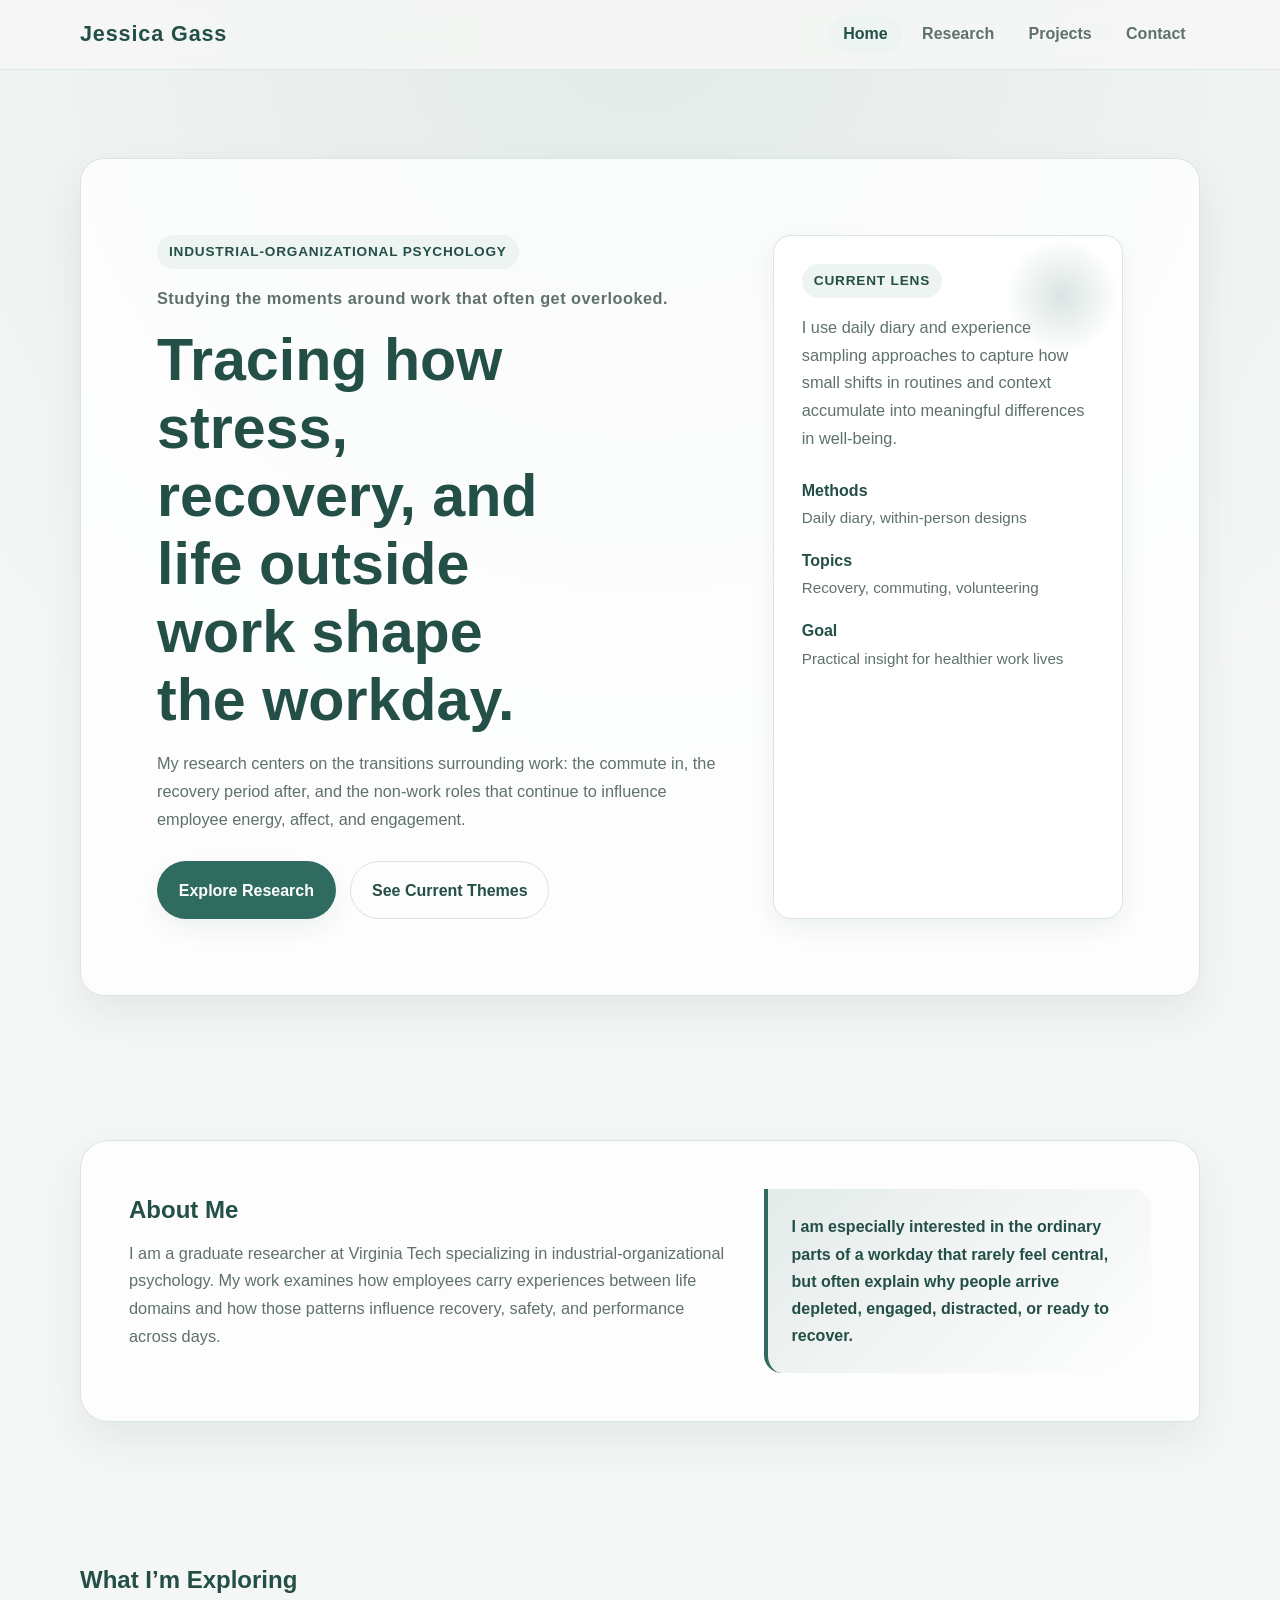
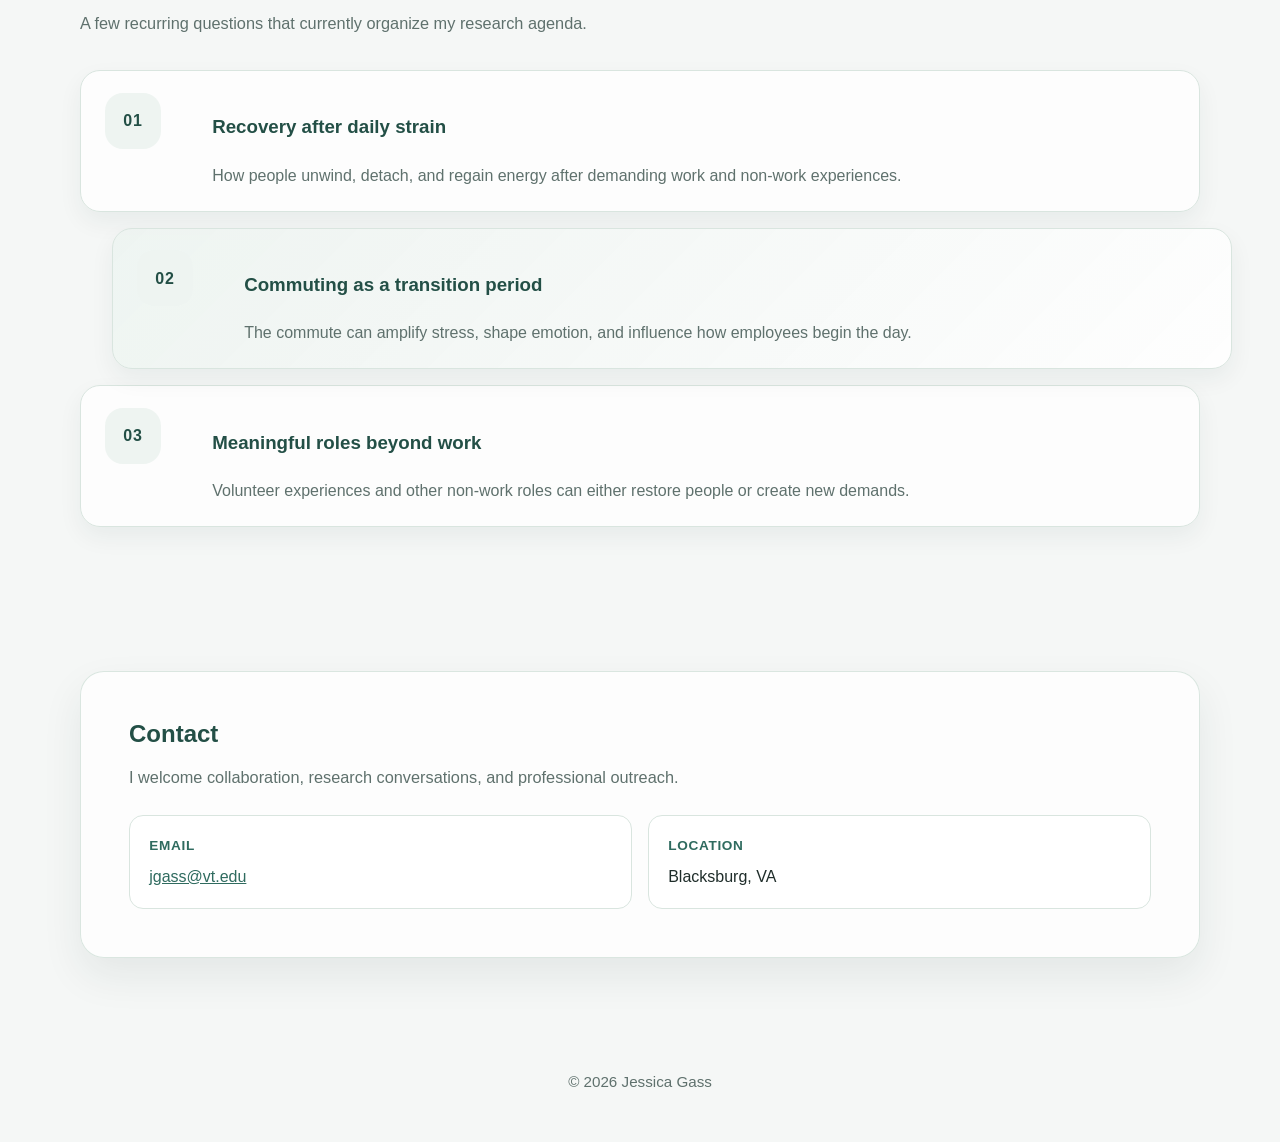
==== index.html @ 716354fa "Restore original site color palette" ====
<!DOCTYPE html>
<html lang="en">
<head>
    <meta charset="UTF-8">
    <meta name="viewport" content="width=device-width, initial-scale=1.0">
    <title>Jessica Gass</title>
    <link rel="stylesheet" href="styles.css">
</head>
<body>

<header>
    <nav class="navbar">
        <h1 class="logo">Jessica Gass</h1>
        <ul class="nav-links">
            <li><a href="index.html" class="active">Home</a></li>
            <li><a href="research.html">Research</a></li>
            <li><a href="projects.html">Projects</a></li>
            <li><a href="#contact">Contact</a></li>
        </ul>
    </nav>
</header>

<section class="hero hero-home">
    <div class="section-inner">
        <div class="hero-panel">
            <div class="hero-grid hero-grid-home">
                <div class="hero-text">
                    <span class="eyebrow">Industrial-Organizational Psychology</span>
                    <p class="hero-kicker">Studying the moments around work that often get overlooked.</p>
                    <h2>Tracing how stress, recovery, and life outside work shape the workday.</h2>
                    <p>
                        My research centers on the transitions surrounding work: the commute in, the recovery period after,
                        and the non-work roles that continue to influence employee energy, affect, and engagement.
                    </p>
                    <div class="hero-actions">
                        <a href="research.html" class="button">Explore Research</a>
                        <a href="#current-work" class="button-secondary">See Current Themes</a>
                    </div>
                </div>
                <aside class="hero-card note-card">
                    <span class="eyebrow">Current Lens</span>
                    <p class="note-card-text">
                        I use daily diary and experience sampling approaches to capture how small shifts in routines and context
                        accumulate into meaningful differences in well-being.
                    </p>
                    <div class="mini-facts">
                        <div>
                            <strong>Methods</strong>
                            <span>Daily diary, within-person designs</span>
                        </div>
                        <div>
                            <strong>Topics</strong>
                            <span>Recovery, commuting, volunteering</span>
                        </div>
                        <div>
                            <strong>Goal</strong>
                            <span>Practical insight for healthier work lives</span>
                        </div>
                    </div>
                </aside>
            </div>
        </div>
    </div>
</section>

<section class="about">
    <div class="section-inner">
        <div class="panel intro-panel">
            <div class="split-grid intro-grid">
                <div>
                    <h2>About Me</h2>
                    <p class="section-copy">
                        I am a graduate researcher at Virginia Tech specializing in industrial-organizational psychology.
                        My work examines how employees carry experiences between life domains and how those patterns influence
                        recovery, safety, and performance across days.
                    </p>
                </div>
                <div class="quote-block">
                    <p>
                        I am especially interested in the ordinary parts of a workday that rarely feel central, but often explain
                        why people arrive depleted, engaged, distracted, or ready to recover.
                    </p>
                </div>
            </div>
        </div>
    </div>
</section>

<section class="highlights" id="current-work">
    <div class="section-inner">
        <h2>What I&rsquo;m Exploring</h2>
        <p class="lead">A few recurring questions that currently organize my research agenda.</p>
        <div class="feature-stack">
            <article class="feature-row">
                <div class="feature-label">01</div>
                <div class="feature-body">
                    <h3>Recovery after daily strain</h3>
                    <p>How people unwind, detach, and regain energy after demanding work and non-work experiences.</p>
                </div>
            </article>
            <article class="feature-row accent-row">
                <div class="feature-label">02</div>
                <div class="feature-body">
                    <h3>Commuting as a transition period</h3>
                    <p>The commute can amplify stress, shape emotion, and influence how employees begin the day.</p>
                </div>
            </article>
            <article class="feature-row">
                <div class="feature-label">03</div>
                <div class="feature-body">
                    <h3>Meaningful roles beyond work</h3>
                    <p>Volunteer experiences and other non-work roles can either restore people or create new demands.</p>
                </div>
            </article>
        </div>
    </div>
</section>

<section class="contact" id="contact">
    <div class="section-inner">
        <div class="panel">
            <h2>Contact</h2>
            <p class="lead">I welcome collaboration, research conversations, and professional outreach.</p>
            <div class="contact-grid">
                <div class="contact-item">
                    <span>Email</span>
                    <a href="mailto:jgass@vt.edu">jgass@vt.edu</a>
                </div>
                <div class="contact-item">
                    <span>Location</span>
                    Blacksburg, VA
                </div>
            </div>
        </div>
    </div>
</section>

<footer>
    <div class="footer-inner">
        <p>© 2026 Jessica Gass</p>
    </div>
</footer>

</body>
</html>
---- styles.css ----
:root {
  --bg: #f5f7f6;
  --surface: #ffffff;
  --surface-alt: #eef4f1;
  --text: #1f2d2a;
  --muted: #5f716d;
  --primary: #2f6b5f;
  --primary-dark: #234f46;
  --accent: #2f6b5f;
  --border: #d9e5df;
  --shadow: 0 18px 40px rgba(25, 51, 45, 0.08);
  --shadow-soft: 0 10px 24px rgba(25, 51, 45, 0.06);
  --radius: 18px;
  --max-width: 1120px;
}

* {
  box-sizing: border-box;
}

html {
  scroll-behavior: smooth;
}

body {
  margin: 0;
  font-family: Inter, "Segoe UI", Arial, Helvetica, sans-serif;
  line-height: 1.7;
  color: var(--text);
  background:
    radial-gradient(circle at top, rgba(47, 107, 95, 0.09), transparent 32%),
    var(--bg);
}

a {
  color: var(--primary);
}

img {
  max-width: 100%;
}

header {
  position: sticky;
  top: 0;
  z-index: 10;
  backdrop-filter: blur(12px);
  background: rgba(245, 247, 246, 0.9);
  border-bottom: 1px solid rgba(217, 229, 223, 0.9);
}

.navbar,
.section-inner,
.footer-inner {
  width: min(calc(100% - 2rem), var(--max-width));
  margin: 0 auto;
}

.navbar {
  display: flex;
  justify-content: space-between;
  align-items: center;
  gap: 1rem;
  padding: 1rem 0;
}

.logo {
  margin: 0;
  color: var(--primary-dark);
  font-size: 1.35rem;
  letter-spacing: 0.04em;
}

.nav-links {
  list-style: none;
  display: flex;
  flex-wrap: wrap;
  gap: 0.35rem;
  margin: 0;
  padding: 0;
}

.nav-links a {
  text-decoration: none;
  color: var(--muted);
  font-weight: 600;
  padding: 0.65rem 0.9rem;
  border-radius: 999px;
  transition: background-color 0.2s ease, color 0.2s ease;
}

.nav-links a:hover,
.nav-links a.active {
  background: var(--surface-alt);
  color: var(--primary-dark);
}

section {
  padding: 4.5rem 0;
}

.section-inner {
  background: transparent;
}

.hero {
  padding-top: 5rem;
}

.hero-panel,
.panel {
  background: rgba(255, 255, 255, 0.78);
  border: 1px solid rgba(217, 229, 223, 0.95);
  border-radius: calc(var(--radius) + 6px);
  box-shadow: var(--shadow);
}

.hero-panel {
  padding: clamp(2.5rem, 6vw, 4.75rem);
}

.eyebrow {
  display: inline-block;
  margin-bottom: 1rem;
  padding: 0.35rem 0.75rem;
  border-radius: 999px;
  background: var(--surface-alt);
  color: var(--primary-dark);
  font-size: 0.85rem;
  font-weight: 700;
  letter-spacing: 0.06em;
  text-transform: uppercase;
}

.hero-grid,
.split-grid {
  display: grid;
  gap: 2rem;
  align-items: center;
}

.hero-grid {
  grid-template-columns: minmax(0, 1.5fr) minmax(260px, 0.9fr);
}

.hero h2,
section h2 {
  margin: 0 0 1rem;
  color: var(--primary-dark);
  line-height: 1.15;
}

.hero h2 {
  font-size: clamp(2.25rem, 5vw, 3.7rem);
  max-width: 12ch;
}

.hero p,
.lead,
.section-copy {
  max-width: 70ch;
  color: var(--muted);
  font-size: 1.02rem;
}

.hero-actions,
.inline-actions {
  display: flex;
  flex-wrap: wrap;
  gap: 0.9rem;
  margin-top: 1.75rem;
}

.button,
.button-secondary {
  display: inline-flex;
  align-items: center;
  justify-content: center;
  gap: 0.5rem;
  padding: 0.9rem 1.3rem;
  border-radius: 999px;
  border: 1px solid transparent;
  font-weight: 700;
  text-decoration: none;
  cursor: pointer;
  transition: transform 0.2s ease, box-shadow 0.2s ease, background-color 0.2s ease;
}

.button {
  background: var(--primary);
  color: #fff;
  box-shadow: var(--shadow-soft);
}

.button:hover,
.button-secondary:hover {
  transform: translateY(-1px);
}

.button:hover {
  background: var(--primary-dark);
}

.button-secondary {
  background: transparent;
  color: var(--primary-dark);
  border-color: var(--border);
}

.hero-card,
.stat-card,
.card,
.list-card {
  background: var(--surface);
  border: 1px solid var(--border);
  border-radius: var(--radius);
  box-shadow: var(--shadow-soft);
}

.hero-card {
  padding: 1.75rem;
}

.stat-list {
  display: grid;
  gap: 1rem;
  margin-top: 1.5rem;
}

.stat-card strong {
  display: block;
  color: var(--primary-dark);
  font-size: 1.8rem;
  line-height: 1;
}

.stat-card {
  padding: 1rem 1.1rem;
}

.about .panel,
.contact .panel,
.content-panel {
  padding: clamp(2rem, 4vw, 3rem);
}

.cards {
  display: grid;
  grid-template-columns: repeat(auto-fit, minmax(240px, 1fr));
  gap: 1.4rem;
  margin-top: 2rem;
}

.card {
  padding: 1.6rem;
  text-align: left;
  transition: transform 0.2s ease, box-shadow 0.2s ease, border-color 0.2s ease;
}

.card:hover {
  transform: translateY(-4px);
  box-shadow: var(--shadow);
  border-color: rgba(47, 107, 95, 0.25);
}

.card h3,
.card h4 {
  margin-top: 0;
  margin-bottom: 0.75rem;
  color: var(--primary-dark);
}

.card p,
.card ol,
.card ul,
.list-card li,
.publication-list li,
.presentation-list li {
  margin: 0;
  color: var(--muted);
}

.card ol,
.card ul,
.publication-list,
.presentation-list,
.compact-list {
  padding-left: 1.2rem;
}

.publication-list,
.presentation-list,
.compact-list {
  display: grid;
  gap: 1rem;
}

.project-details {
  margin-top: 1rem;
  border: 1px solid var(--border);
  border-radius: 14px;
  background-color: var(--surface-alt);
  overflow: hidden;
}

.project-details summary {
  cursor: pointer;
  padding: 1rem 1.2rem;
  font-weight: 700;
  color: var(--primary-dark);
  list-style: none;
}

.contact-grid {
  display: grid;
  grid-template-columns: repeat(auto-fit, minmax(220px, 1fr));
  gap: 1rem;
  margin-top: 1rem;
}

.project-details summary::after {
  content: "+";
  float: right;
  font-size: 1.15rem;
}

.contact-item span {
  display: block;
  margin-bottom: 0.2rem;
  color: var(--accent);
  font-size: 0.8rem;
  font-weight: 700;
  letter-spacing: 0.08em;
  text-transform: uppercase;
}

.project-details ol,
.project-details p,
.project-details ul {
  padding: 0 1.2rem 1.2rem;
}

.contact-grid {
  display: grid;
  grid-template-columns: repeat(auto-fit, minmax(220px, 1fr));
  gap: 1rem;
  margin-top: 1.5rem;
  text-align: left;
}

.contact-item {
  padding: 1.1rem 1.2rem;
  background: var(--surface);
  border: 1px solid var(--border);
  border-radius: 14px;
}

.contact-item span {
  display: block;
  margin-bottom: 0.35rem;
  font-size: 0.85rem;
  font-weight: 700;
  letter-spacing: 0.05em;
  text-transform: uppercase;
  color: var(--primary);
}

footer {
  padding: 1.5rem 0 2rem;
}

.footer-inner {
  color: var(--muted);
  text-align: center;
  font-size: 0.95rem;
}

@media (max-width: 820px) {
  .navbar,
  .hero-grid {
    grid-template-columns: 1fr;
  }

  .navbar {
    flex-direction: column;
    align-items: flex-start;
  }

  .hero h2 {
    max-width: none;
  }
}

@media (max-width: 560px) {
  section {
    padding: 3.5rem 0;
  }

  .hero-panel,
  .content-panel,
  .about .panel,
  .contact .panel {
    padding: 1.5rem;
  }

  .nav-links {
    gap: 0.2rem;
  }

  .nav-links a {
    padding: 0.55rem 0.75rem;
  }
}

.hero-home {
  padding-top: 5.5rem;
}

.hero-grid-home {
  align-items: stretch;
}

.hero-kicker {
  margin: 0 0 0.8rem;
  color: var(--accent);
  font-weight: 700;
  letter-spacing: 0.03em;
}

.note-card {
  position: relative;
  overflow: hidden;
}

.note-card::before {
  content: "";
  position: absolute;
  inset: 0 0 auto auto;
  width: 120px;
  height: 120px;
  background: radial-gradient(circle, rgba(47, 107, 95, 0.18), transparent 68%);
}

.note-card-text {
  position: relative;
  margin: 0;
  color: var(--muted);
}

.mini-facts {
  position: relative;
  display: grid;
  gap: 1rem;
  margin-top: 1.5rem;
}

.mini-facts strong,
.feature-body h3 {
  display: block;
  color: var(--primary-dark);
}

.mini-facts span {
  color: var(--muted);
  font-size: 0.95rem;
}

.intro-panel {
  border-radius: 28px 28px 10px 28px;
}

.intro-grid {
  grid-template-columns: minmax(0, 1.4fr) minmax(240px, 0.9fr);
}

.quote-block {
  padding: 1.5rem;
  border-left: 4px solid var(--accent);
  background: linear-gradient(135deg, rgba(47, 107, 95, 0.12), rgba(255, 255, 255, 0.7));
  border-radius: 0 var(--radius) var(--radius) var(--radius);
  color: var(--primary-dark);
  font-weight: 600;
}

.quote-block p {
  margin: 0;
}

.feature-stack {
  display: grid;
  gap: 1rem;
  margin-top: 2rem;
}

.feature-row {
  display: grid;
  grid-template-columns: 88px minmax(0, 1fr);
  gap: 1.2rem;
  align-items: start;
  padding: 1.35rem 1.5rem;
  background: rgba(255, 255, 255, 0.82);
  border: 1px solid var(--border);
  border-radius: 20px;
  box-shadow: var(--shadow-soft);
}

.feature-label {
  display: inline-flex;
  align-items: center;
  justify-content: center;
  width: 56px;
  height: 56px;
  border-radius: 18px;
  background: var(--surface-alt);
  color: var(--primary-dark);
  font-weight: 800;
  letter-spacing: 0.06em;
}

.feature-body p {
  margin: 0.35rem 0 0;
  color: var(--muted);
}

.accent-row {
  transform: translateX(2rem);
  background: linear-gradient(135deg, rgba(238, 244, 241, 0.95), rgba(255, 255, 255, 0.88));
}

@media (max-width: 820px) {
  .intro-grid,
  .feature-row,
  .accent-row {
    grid-template-columns: 1fr;
    transform: none;
  }

  .feature-label {
    width: 48px;
    height: 48px;
  }
}
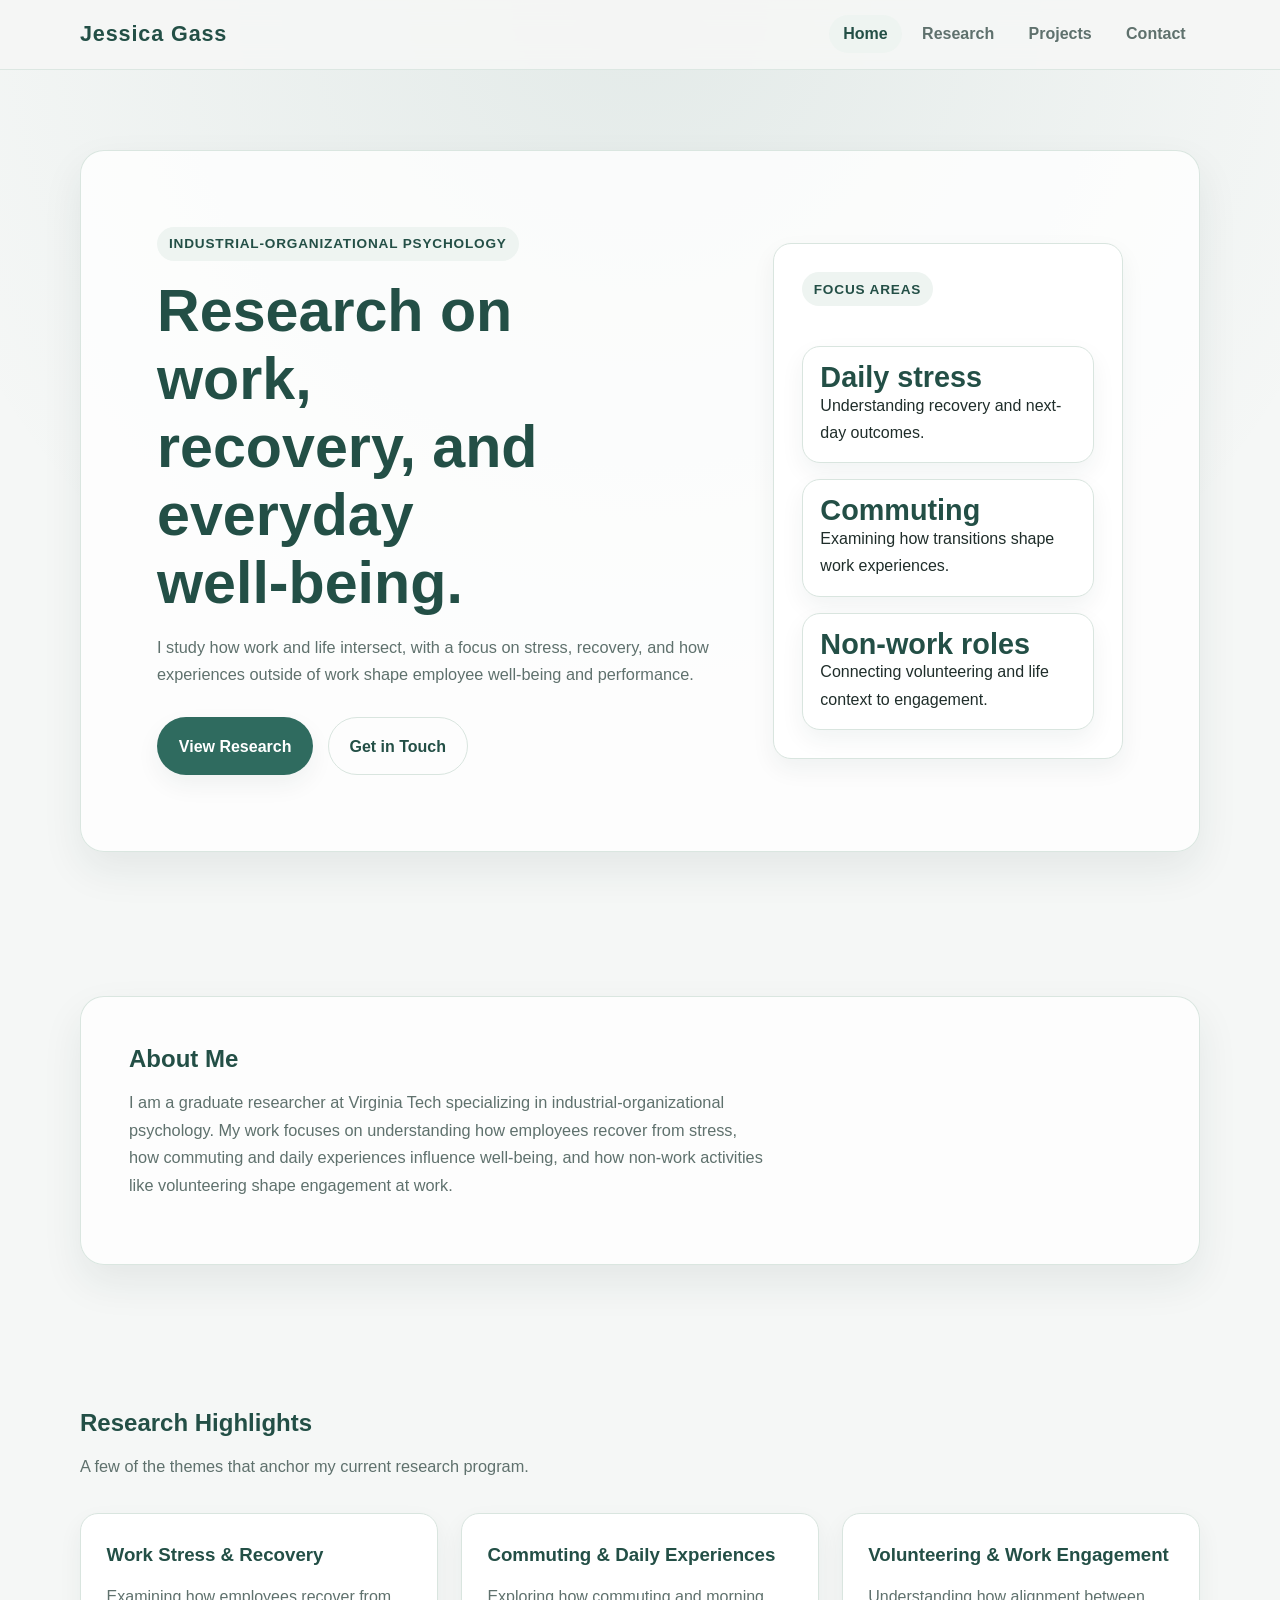
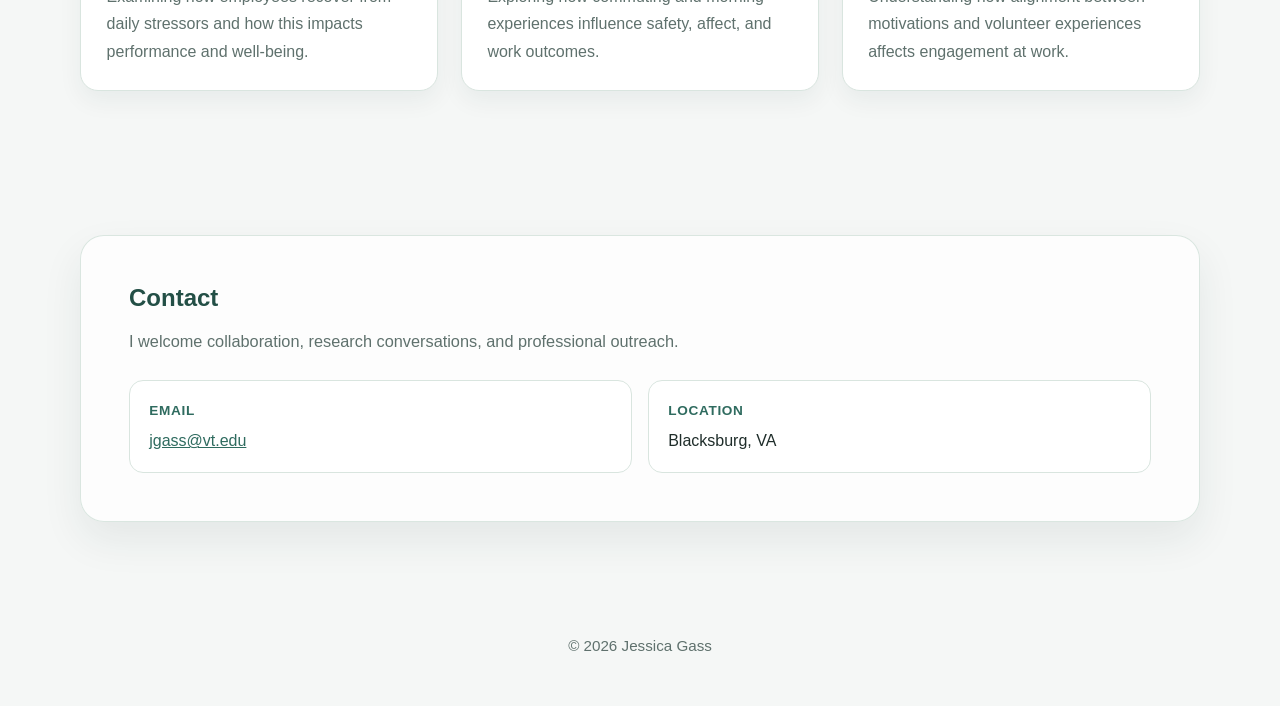
==== commit 619d04d8: "Revert "Revamp homepage hero, about, and highlights layout and styles"" ====
--- a/index.html
+++ b/index.html
@@ -20,41 +20,36 @@
     </nav>
 </header>
 
-<section class="hero hero-home">
+<section class="hero">
     <div class="section-inner">
         <div class="hero-panel">
-            <div class="hero-grid hero-grid-home">
+            <div class="hero-grid">
                 <div class="hero-text">
                     <span class="eyebrow">Industrial-Organizational Psychology</span>
-                    <p class="hero-kicker">Studying the moments around work that often get overlooked.</p>
-                    <h2>Tracing how stress, recovery, and life outside work shape the workday.</h2>
+                    <h2>Research on work, recovery, and everyday well-being.</h2>
                     <p>
-                        My research centers on the transitions surrounding work: the commute in, the recovery period after,
-                        and the non-work roles that continue to influence employee energy, affect, and engagement.
+                        I study how work and life intersect, with a focus on stress, recovery,
+                        and how experiences outside of work shape employee well-being and performance.
                     </p>
                     <div class="hero-actions">
-                        <a href="research.html" class="button">Explore Research</a>
-                        <a href="#current-work" class="button-secondary">See Current Themes</a>
+                        <a href="research.html" class="button">View Research</a>
+                        <a href="#contact" class="button-secondary">Get in Touch</a>
                     </div>
                 </div>
-                <aside class="hero-card note-card">
-                    <span class="eyebrow">Current Lens</span>
-                    <p class="note-card-text">
-                        I use daily diary and experience sampling approaches to capture how small shifts in routines and context
-                        accumulate into meaningful differences in well-being.
-                    </p>
-                    <div class="mini-facts">
-                        <div>
-                            <strong>Methods</strong>
-                            <span>Daily diary, within-person designs</span>
+                <aside class="hero-card">
+                    <span class="eyebrow">Focus Areas</span>
+                    <div class="stat-list">
+                        <div class="stat-card">
+                            <strong>Daily stress</strong>
+                            <span>Understanding recovery and next-day outcomes.</span>
                         </div>
-                        <div>
-                            <strong>Topics</strong>
-                            <span>Recovery, commuting, volunteering</span>
+                        <div class="stat-card">
+                            <strong>Commuting</strong>
+                            <span>Examining how transitions shape work experiences.</span>
                         </div>
-                        <div>
-                            <strong>Goal</strong>
-                            <span>Practical insight for healthier work lives</span>
+                        <div class="stat-card">
+                            <strong>Non-work roles</strong>
+                            <span>Connecting volunteering and life context to engagement.</span>
                         </div>
                     </div>
                 </aside>
@@ -65,53 +60,34 @@
 
 <section class="about">
     <div class="section-inner">
-        <div class="panel intro-panel">
-            <div class="split-grid intro-grid">
-                <div>
-                    <h2>About Me</h2>
-                    <p class="section-copy">
-                        I am a graduate researcher at Virginia Tech specializing in industrial-organizational psychology.
-                        My work examines how employees carry experiences between life domains and how those patterns influence
-                        recovery, safety, and performance across days.
-                    </p>
-                </div>
-                <div class="quote-block">
-                    <p>
-                        I am especially interested in the ordinary parts of a workday that rarely feel central, but often explain
-                        why people arrive depleted, engaged, distracted, or ready to recover.
-                    </p>
-                </div>
-            </div>
+        <div class="panel">
+            <h2>About Me</h2>
+            <p class="section-copy">
+                I am a graduate researcher at Virginia Tech specializing in industrial-organizational psychology.
+                My work focuses on understanding how employees recover from stress, how commuting and daily
+                experiences influence well-being, and how non-work activities like volunteering shape engagement at work.
+            </p>
         </div>
     </div>
 </section>
 
-<section class="highlights" id="current-work">
+<section class="highlights">
     <div class="section-inner">
-        <h2>What I&rsquo;m Exploring</h2>
-        <p class="lead">A few recurring questions that currently organize my research agenda.</p>
-        <div class="feature-stack">
-            <article class="feature-row">
-                <div class="feature-label">01</div>
-                <div class="feature-body">
-                    <h3>Recovery after daily strain</h3>
-                    <p>How people unwind, detach, and regain energy after demanding work and non-work experiences.</p>
-                </div>
-            </article>
-            <article class="feature-row accent-row">
-                <div class="feature-label">02</div>
-                <div class="feature-body">
-                    <h3>Commuting as a transition period</h3>
-                    <p>The commute can amplify stress, shape emotion, and influence how employees begin the day.</p>
-                </div>
-            </article>
-            <article class="feature-row">
-                <div class="feature-label">03</div>
-                <div class="feature-body">
-                    <h3>Meaningful roles beyond work</h3>
-                    <p>Volunteer experiences and other non-work roles can either restore people or create new demands.</p>
-                </div>
-            </article>
+        <h2>Research Highlights</h2>
+        <p class="lead">A few of the themes that anchor my current research program.</p>
+        <div class="cards">
+            <div class="card">
+                <h3>Work Stress &amp; Recovery</h3>
+                <p>Examining how employees recover from daily stressors and how this impacts performance and well-being.</p>
+            </div>
+            <div class="card">
+                <h3>Commuting &amp; Daily Experiences</h3>
+                <p>Exploring how commuting and morning experiences influence safety, affect, and work outcomes.</p>
+            </div>
+            <div class="card">
+                <h3>Volunteering &amp; Work Engagement</h3>
+                <p>Understanding how alignment between motivations and volunteer experiences affects engagement at work.</p>
+            </div>
         </div>
     </div>
 </section>
--- a/styles.css
+++ b/styles.css
@@ -6,7 +6,6 @@
   --muted: #5f716d;
   --primary: #2f6b5f;
   --primary-dark: #234f46;
-  --accent: #2f6b5f;
   --border: #d9e5df;
   --shadow: 0 18px 40px rgba(25, 51, 45, 0.08);
   --shadow-soft: 0 10px 24px rgba(25, 51, 45, 0.06);
@@ -411,132 +410,3 @@
     padding: 0.55rem 0.75rem;
   }
 }
-
-.hero-home {
-  padding-top: 5.5rem;
-}
-
-.hero-grid-home {
-  align-items: stretch;
-}
-
-.hero-kicker {
-  margin: 0 0 0.8rem;
-  color: var(--accent);
-  font-weight: 700;
-  letter-spacing: 0.03em;
-}
-
-.note-card {
-  position: relative;
-  overflow: hidden;
-}
-
-.note-card::before {
-  content: "";
-  position: absolute;
-  inset: 0 0 auto auto;
-  width: 120px;
-  height: 120px;
-  background: radial-gradient(circle, rgba(47, 107, 95, 0.18), transparent 68%);
-}
-
-.note-card-text {
-  position: relative;
-  margin: 0;
-  color: var(--muted);
-}
-
-.mini-facts {
-  position: relative;
-  display: grid;
-  gap: 1rem;
-  margin-top: 1.5rem;
-}
-
-.mini-facts strong,
-.feature-body h3 {
-  display: block;
-  color: var(--primary-dark);
-}
-
-.mini-facts span {
-  color: var(--muted);
-  font-size: 0.95rem;
-}
-
-.intro-panel {
-  border-radius: 28px 28px 10px 28px;
-}
-
-.intro-grid {
-  grid-template-columns: minmax(0, 1.4fr) minmax(240px, 0.9fr);
-}
-
-.quote-block {
-  padding: 1.5rem;
-  border-left: 4px solid var(--accent);
-  background: linear-gradient(135deg, rgba(47, 107, 95, 0.12), rgba(255, 255, 255, 0.7));
-  border-radius: 0 var(--radius) var(--radius) var(--radius);
-  color: var(--primary-dark);
-  font-weight: 600;
-}
-
-.quote-block p {
-  margin: 0;
-}
-
-.feature-stack {
-  display: grid;
-  gap: 1rem;
-  margin-top: 2rem;
-}
-
-.feature-row {
-  display: grid;
-  grid-template-columns: 88px minmax(0, 1fr);
-  gap: 1.2rem;
-  align-items: start;
-  padding: 1.35rem 1.5rem;
-  background: rgba(255, 255, 255, 0.82);
-  border: 1px solid var(--border);
-  border-radius: 20px;
-  box-shadow: var(--shadow-soft);
-}
-
-.feature-label {
-  display: inline-flex;
-  align-items: center;
-  justify-content: center;
-  width: 56px;
-  height: 56px;
-  border-radius: 18px;
-  background: var(--surface-alt);
-  color: var(--primary-dark);
-  font-weight: 800;
-  letter-spacing: 0.06em;
-}
-
-.feature-body p {
-  margin: 0.35rem 0 0;
-  color: var(--muted);
-}
-
-.accent-row {
-  transform: translateX(2rem);
-  background: linear-gradient(135deg, rgba(238, 244, 241, 0.95), rgba(255, 255, 255, 0.88));
-}
-
-@media (max-width: 820px) {
-  .intro-grid,
-  .feature-row,
-  .accent-row {
-    grid-template-columns: 1fr;
-    transform: none;
-  }
-
-  .feature-label {
-    width: 48px;
-    height: 48px;
-  }
-}
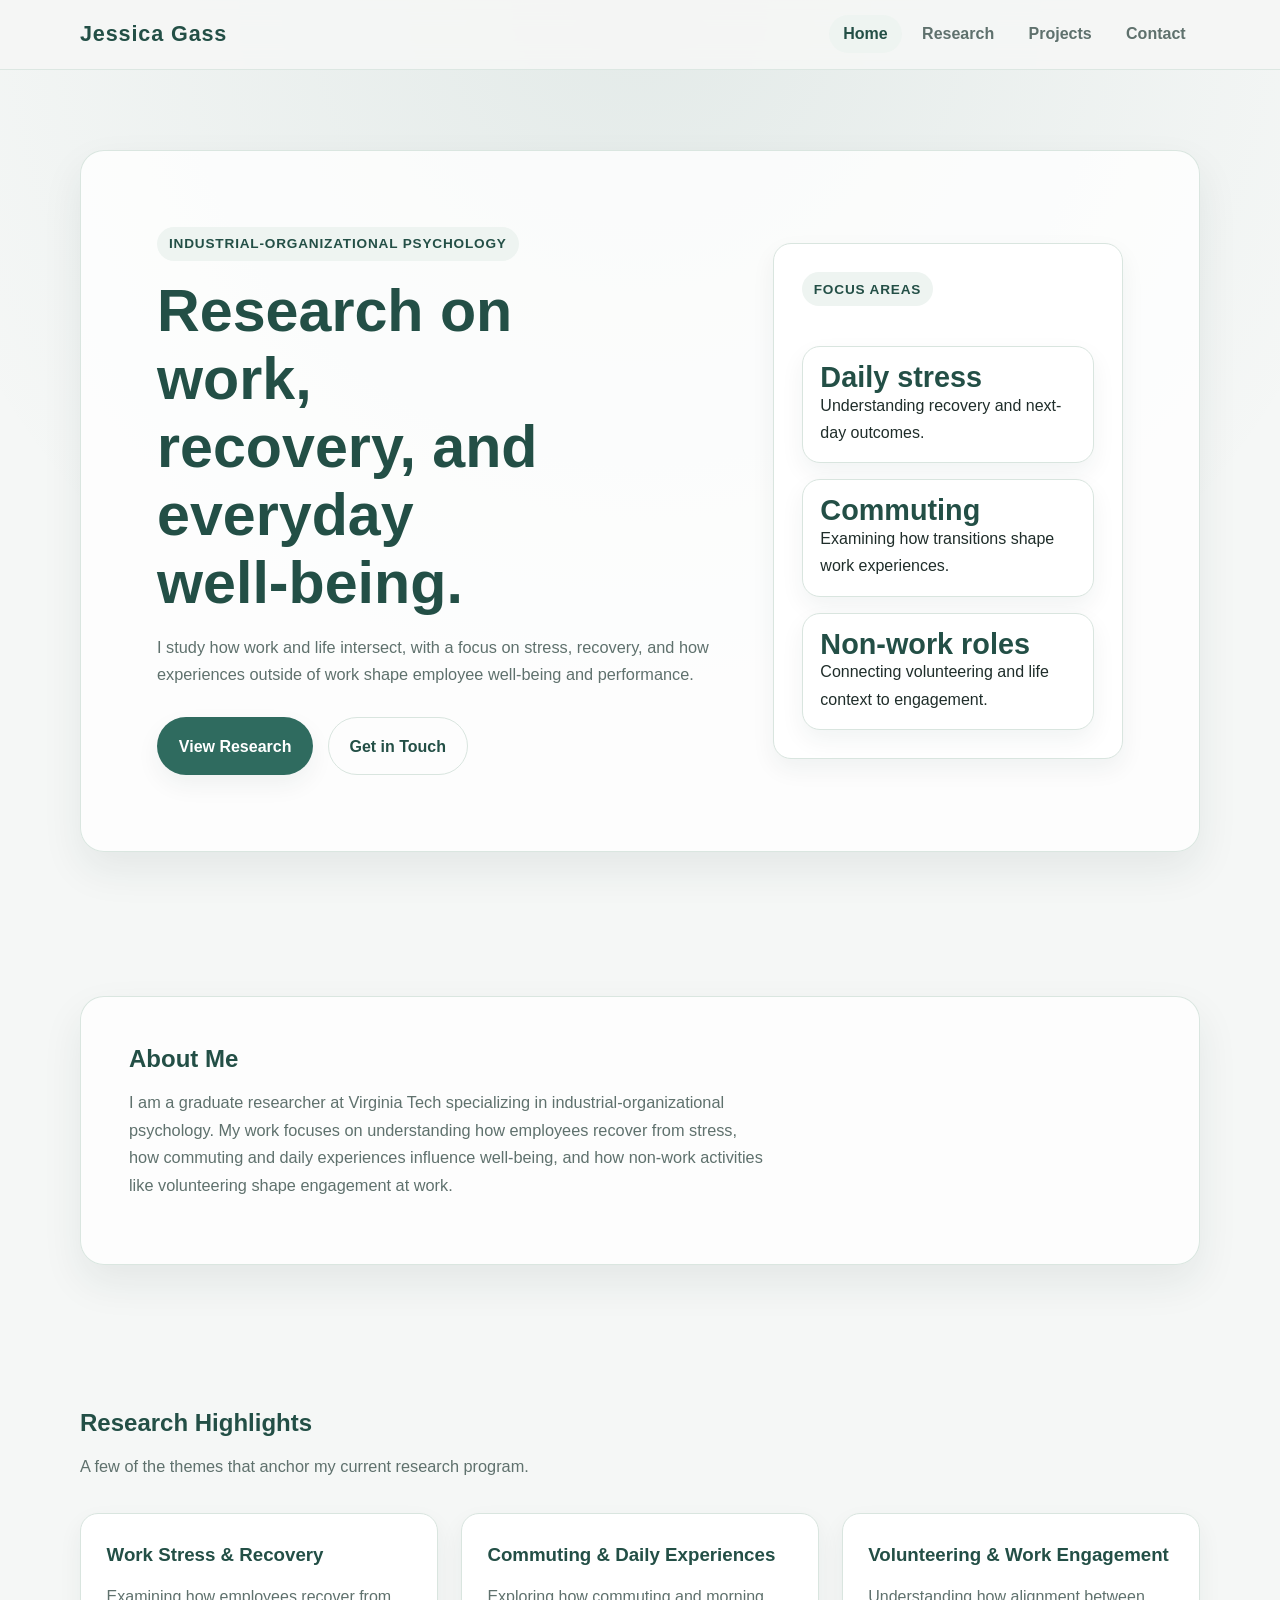
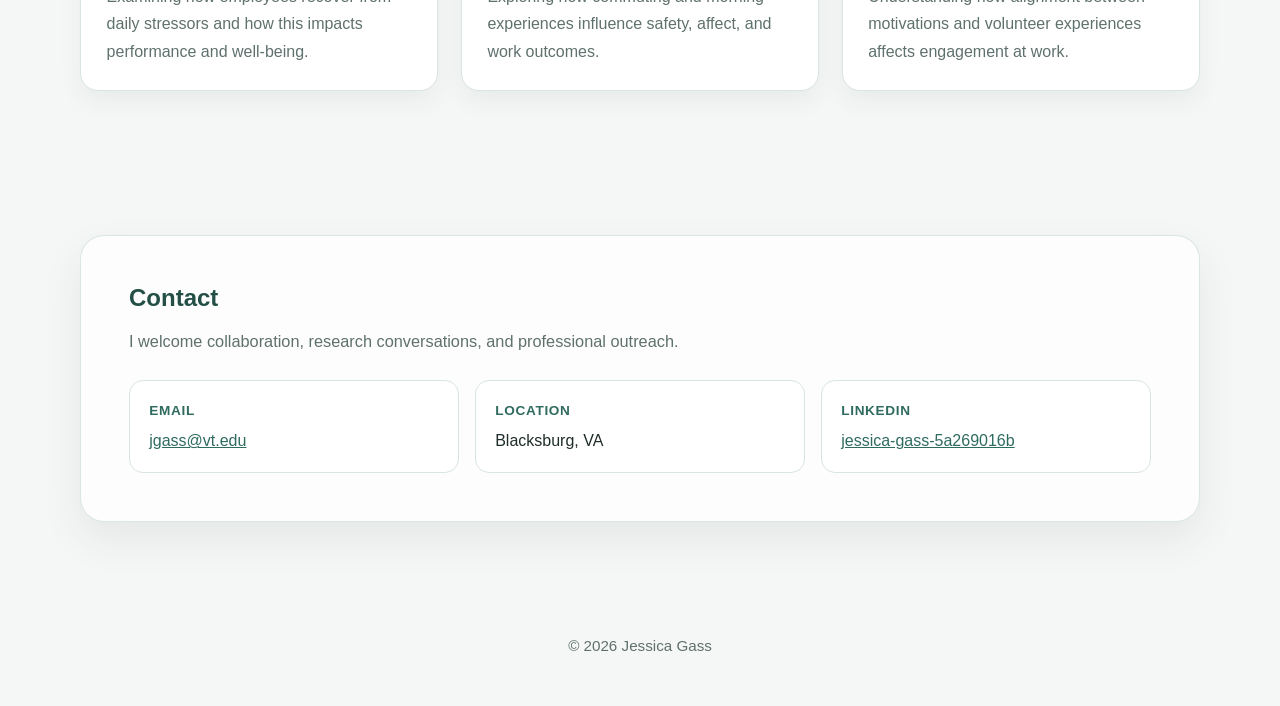
==== commit 4a45e282: "Add LinkedIn contact link" ====
--- a/index.html
+++ b/index.html
@@ -106,6 +106,10 @@
                     <span>Location</span>
                     Blacksburg, VA
                 </div>
+                <div class="contact-item">
+                    <span>LinkedIn</span>
+                    <a href="https://www.linkedin.com/in/jessica-gass-5a269016b/" target="_blank" rel="noopener noreferrer">jessica-gass-5a269016b</a>
+                </div>
             </div>
         </div>
     </div>
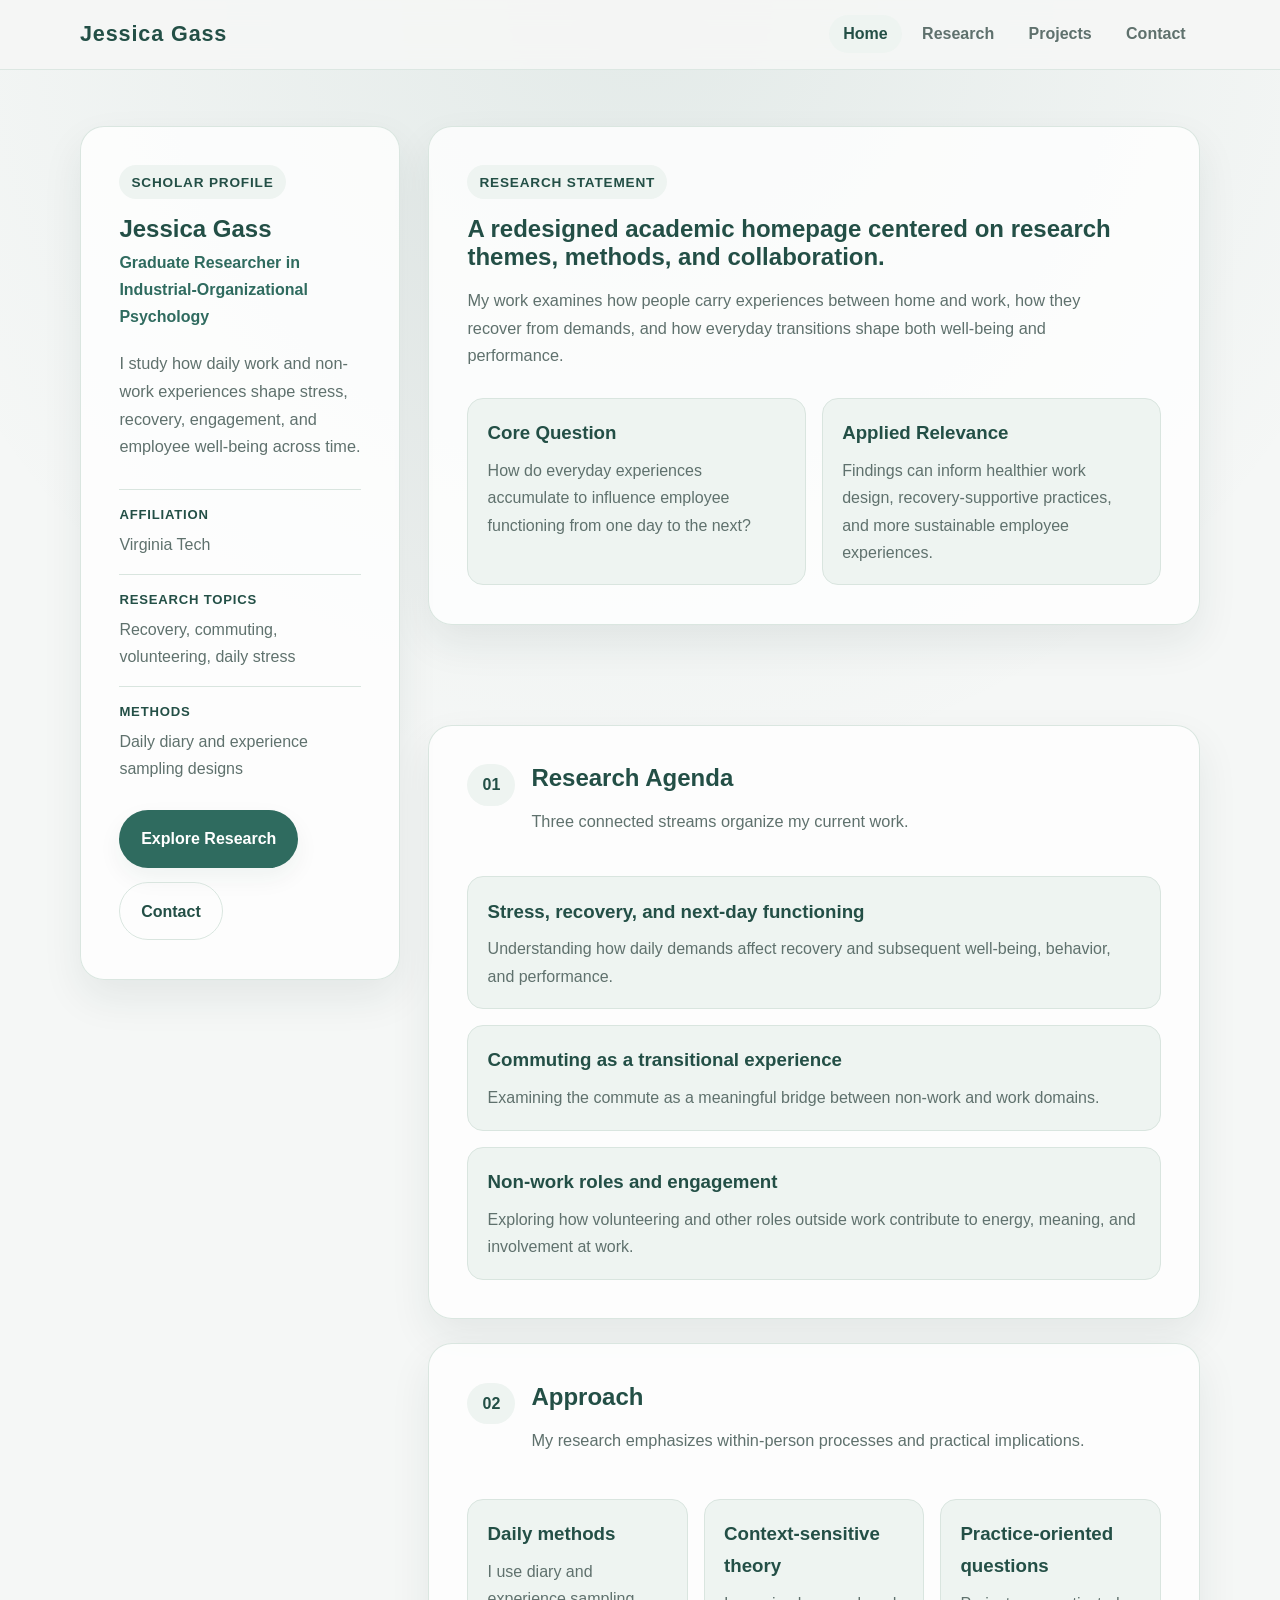
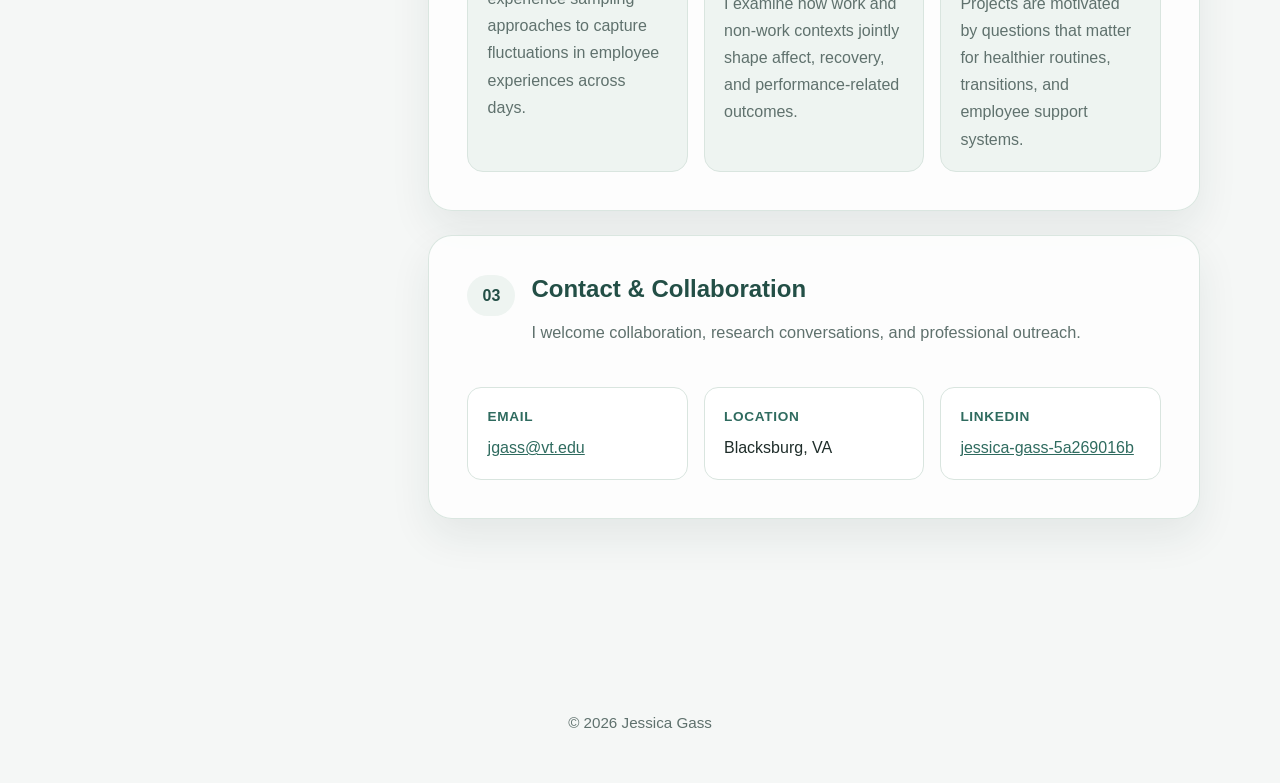
==== commit 32ad4c94: "Redesign homepage with academic layout" ====
--- a/index.html
+++ b/index.html
@@ -20,100 +20,136 @@
     </nav>
 </header>
 
-<section class="hero">
-    <div class="section-inner">
-        <div class="hero-panel">
-            <div class="hero-grid">
-                <div class="hero-text">
-                    <span class="eyebrow">Industrial-Organizational Psychology</span>
-                    <h2>Research on work, recovery, and everyday well-being.</h2>
-                    <p>
-                        I study how work and life intersect, with a focus on stress, recovery,
-                        and how experiences outside of work shape employee well-being and performance.
+<main>
+    <section class="academic-hero">
+        <div class="section-inner">
+            <div class="academic-shell">
+                <aside class="profile-column panel">
+                    <span class="eyebrow">Scholar Profile</span>
+                    <h2>Jessica Gass</h2>
+                    <p class="profile-role">Graduate Researcher in Industrial-Organizational Psychology</p>
+                    <p class="section-copy">
+                        I study how daily work and non-work experiences shape stress, recovery, engagement,
+                        and employee well-being across time.
                     </p>
+                    <dl class="profile-metadata">
+                        <div>
+                            <dt>Affiliation</dt>
+                            <dd>Virginia Tech</dd>
+                        </div>
+                        <div>
+                            <dt>Research Topics</dt>
+                            <dd>Recovery, commuting, volunteering, daily stress</dd>
+                        </div>
+                        <div>
+                            <dt>Methods</dt>
+                            <dd>Daily diary and experience sampling designs</dd>
+                        </div>
+                    </dl>
                     <div class="hero-actions">
-                        <a href="research.html" class="button">View Research</a>
-                        <a href="#contact" class="button-secondary">Get in Touch</a>
-                    </div>
-                </div>
-                <aside class="hero-card">
-                    <span class="eyebrow">Focus Areas</span>
-                    <div class="stat-list">
-                        <div class="stat-card">
-                            <strong>Daily stress</strong>
-                            <span>Understanding recovery and next-day outcomes.</span>
-                        </div>
-                        <div class="stat-card">
-                            <strong>Commuting</strong>
-                            <span>Examining how transitions shape work experiences.</span>
-                        </div>
-                        <div class="stat-card">
-                            <strong>Non-work roles</strong>
-                            <span>Connecting volunteering and life context to engagement.</span>
-                        </div>
+                        <a href="research.html" class="button">Explore Research</a>
+                        <a href="#contact" class="button-secondary">Contact</a>
                     </div>
                 </aside>
-            </div>
-        </div>
-    </div>
-</section>
 
-<section class="about">
-    <div class="section-inner">
-        <div class="panel">
-            <h2>About Me</h2>
-            <p class="section-copy">
-                I am a graduate researcher at Virginia Tech specializing in industrial-organizational psychology.
-                My work focuses on understanding how employees recover from stress, how commuting and daily
-                experiences influence well-being, and how non-work activities like volunteering shape engagement at work.
-            </p>
-        </div>
-    </div>
-</section>
+                <div class="content-column">
+                    <section class="statement-panel panel">
+                        <span class="eyebrow">Research Statement</span>
+                        <h2>A redesigned academic homepage centered on research themes, methods, and collaboration.</h2>
+                        <p class="lead">
+                            My work examines how people carry experiences between home and work, how they recover from demands,
+                            and how everyday transitions shape both well-being and performance.
+                        </p>
+                        <div class="statement-grid">
+                            <article>
+                                <h3>Core Question</h3>
+                                <p>How do everyday experiences accumulate to influence employee functioning from one day to the next?</p>
+                            </article>
+                            <article>
+                                <h3>Applied Relevance</h3>
+                                <p>Findings can inform healthier work design, recovery-supportive practices, and more sustainable employee experiences.</p>
+                            </article>
+                        </div>
+                    </section>
 
-<section class="highlights">
-    <div class="section-inner">
-        <h2>Research Highlights</h2>
-        <p class="lead">A few of the themes that anchor my current research program.</p>
-        <div class="cards">
-            <div class="card">
-                <h3>Work Stress &amp; Recovery</h3>
-                <p>Examining how employees recover from daily stressors and how this impacts performance and well-being.</p>
-            </div>
-            <div class="card">
-                <h3>Commuting &amp; Daily Experiences</h3>
-                <p>Exploring how commuting and morning experiences influence safety, affect, and work outcomes.</p>
-            </div>
-            <div class="card">
-                <h3>Volunteering &amp; Work Engagement</h3>
-                <p>Understanding how alignment between motivations and volunteer experiences affects engagement at work.</p>
-            </div>
-        </div>
-    </div>
-</section>
+                    <section class="academic-sections">
+                        <article class="panel academic-block">
+                            <div class="section-heading">
+                                <span class="section-index">01</span>
+                                <div>
+                                    <h2>Research Agenda</h2>
+                                    <p class="section-copy">Three connected streams organize my current work.</p>
+                                </div>
+                            </div>
+                            <div class="agenda-list">
+                                <div class="agenda-item">
+                                    <h3>Stress, recovery, and next-day functioning</h3>
+                                    <p>Understanding how daily demands affect recovery and subsequent well-being, behavior, and performance.</p>
+                                </div>
+                                <div class="agenda-item">
+                                    <h3>Commuting as a transitional experience</h3>
+                                    <p>Examining the commute as a meaningful bridge between non-work and work domains.</p>
+                                </div>
+                                <div class="agenda-item">
+                                    <h3>Non-work roles and engagement</h3>
+                                    <p>Exploring how volunteering and other roles outside work contribute to energy, meaning, and involvement at work.</p>
+                                </div>
+                            </div>
+                        </article>
 
-<section class="contact" id="contact">
-    <div class="section-inner">
-        <div class="panel">
-            <h2>Contact</h2>
-            <p class="lead">I welcome collaboration, research conversations, and professional outreach.</p>
-            <div class="contact-grid">
-                <div class="contact-item">
-                    <span>Email</span>
-                    <a href="mailto:jgass@vt.edu">jgass@vt.edu</a>
-                </div>
-                <div class="contact-item">
-                    <span>Location</span>
-                    Blacksburg, VA
-                </div>
-                <div class="contact-item">
-                    <span>LinkedIn</span>
-                    <a href="https://www.linkedin.com/in/jessica-gass-5a269016b/" target="_blank" rel="noopener noreferrer">jessica-gass-5a269016b</a>
+                        <article class="panel academic-block">
+                            <div class="section-heading">
+                                <span class="section-index">02</span>
+                                <div>
+                                    <h2>Approach</h2>
+                                    <p class="section-copy">My research emphasizes within-person processes and practical implications.</p>
+                                </div>
+                            </div>
+                            <div class="approach-grid">
+                                <div class="approach-card">
+                                    <h3>Daily methods</h3>
+                                    <p>I use diary and experience sampling approaches to capture fluctuations in employee experiences across days.</p>
+                                </div>
+                                <div class="approach-card">
+                                    <h3>Context-sensitive theory</h3>
+                                    <p>I examine how work and non-work contexts jointly shape affect, recovery, and performance-related outcomes.</p>
+                                </div>
+                                <div class="approach-card">
+                                    <h3>Practice-oriented questions</h3>
+                                    <p>Projects are motivated by questions that matter for healthier routines, transitions, and employee support systems.</p>
+                                </div>
+                            </div>
+                        </article>
+
+                        <article class="panel academic-block contact-preview" id="contact">
+                            <div class="section-heading">
+                                <span class="section-index">03</span>
+                                <div>
+                                    <h2>Contact &amp; Collaboration</h2>
+                                    <p class="section-copy">I welcome collaboration, research conversations, and professional outreach.</p>
+                                </div>
+                            </div>
+                            <div class="contact-grid">
+                                <div class="contact-item">
+                                    <span>Email</span>
+                                    <a href="mailto:jgass@vt.edu">jgass@vt.edu</a>
+                                </div>
+                                <div class="contact-item">
+                                    <span>Location</span>
+                                    Blacksburg, VA
+                                </div>
+                                <div class="contact-item">
+                                    <span>LinkedIn</span>
+                                    <a href="https://www.linkedin.com/in/jessica-gass-5a269016b/" target="_blank" rel="noopener noreferrer">jessica-gass-5a269016b</a>
+                                </div>
+                            </div>
+                        </article>
+                    </section>
                 </div>
             </div>
         </div>
-    </div>
-</section>
+    </section>
+</main>
 
 <footer>
     <div class="footer-inner">
--- a/styles.css
+++ b/styles.css
@@ -410,3 +410,149 @@
     padding: 0.55rem 0.75rem;
   }
 }
+
+.academic-hero {
+  padding: 3.5rem 0 5rem;
+}
+
+.academic-shell {
+  display: grid;
+  grid-template-columns: minmax(260px, 320px) minmax(0, 1fr);
+  gap: 1.75rem;
+  align-items: start;
+}
+
+.profile-column,
+.statement-panel,
+.academic-block {
+  padding: clamp(1.75rem, 3vw, 2.5rem);
+}
+
+.profile-column {
+  position: sticky;
+  top: 6.5rem;
+}
+
+.profile-column h2 {
+  margin-bottom: 0.35rem;
+}
+
+.profile-role {
+  margin: 0 0 1.25rem;
+  color: var(--primary);
+  font-weight: 600;
+}
+
+.profile-metadata {
+  display: grid;
+  gap: 1rem;
+  margin: 1.75rem 0 0;
+}
+
+.profile-metadata div {
+  padding-top: 0.9rem;
+  border-top: 1px solid var(--border);
+}
+
+.profile-metadata dt {
+  margin-bottom: 0.25rem;
+  color: var(--primary-dark);
+  font-size: 0.82rem;
+  font-weight: 700;
+  letter-spacing: 0.06em;
+  text-transform: uppercase;
+}
+
+.profile-metadata dd {
+  margin: 0;
+  color: var(--muted);
+}
+
+.content-column {
+  display: grid;
+  gap: 1.75rem;
+}
+
+.statement-grid,
+.approach-grid {
+  display: grid;
+  gap: 1rem;
+  margin-top: 1.75rem;
+}
+
+.statement-grid {
+  grid-template-columns: repeat(2, minmax(0, 1fr));
+}
+
+.statement-grid article,
+.approach-card,
+.agenda-item {
+  padding: 1.15rem 1.2rem;
+  border: 1px solid var(--border);
+  border-radius: 16px;
+  background: var(--surface-alt);
+}
+
+.statement-grid h3,
+.approach-card h3,
+.agenda-item h3 {
+  margin: 0 0 0.5rem;
+  color: var(--primary-dark);
+}
+
+.statement-grid p,
+.approach-card p,
+.agenda-item p {
+  margin: 0;
+  color: var(--muted);
+}
+
+.academic-sections {
+  display: grid;
+  gap: 1.5rem;
+}
+
+.section-heading {
+  display: grid;
+  grid-template-columns: auto 1fr;
+  gap: 1rem;
+  align-items: start;
+  margin-bottom: 1.5rem;
+}
+
+.section-index {
+  display: inline-flex;
+  align-items: center;
+  justify-content: center;
+  min-width: 3rem;
+  padding: 0.45rem 0.7rem;
+  border-radius: 999px;
+  background: var(--surface-alt);
+  color: var(--primary-dark);
+  font-weight: 700;
+}
+
+.agenda-list {
+  display: grid;
+  gap: 1rem;
+}
+
+.approach-grid {
+  grid-template-columns: repeat(3, minmax(0, 1fr));
+}
+
+.contact-preview {
+  scroll-margin-top: 7rem;
+}
+
+@media (max-width: 980px) {
+  .academic-shell,
+  .statement-grid,
+  .approach-grid {
+    grid-template-columns: 1fr;
+  }
+
+  .profile-column {
+    position: static;
+  }
+}
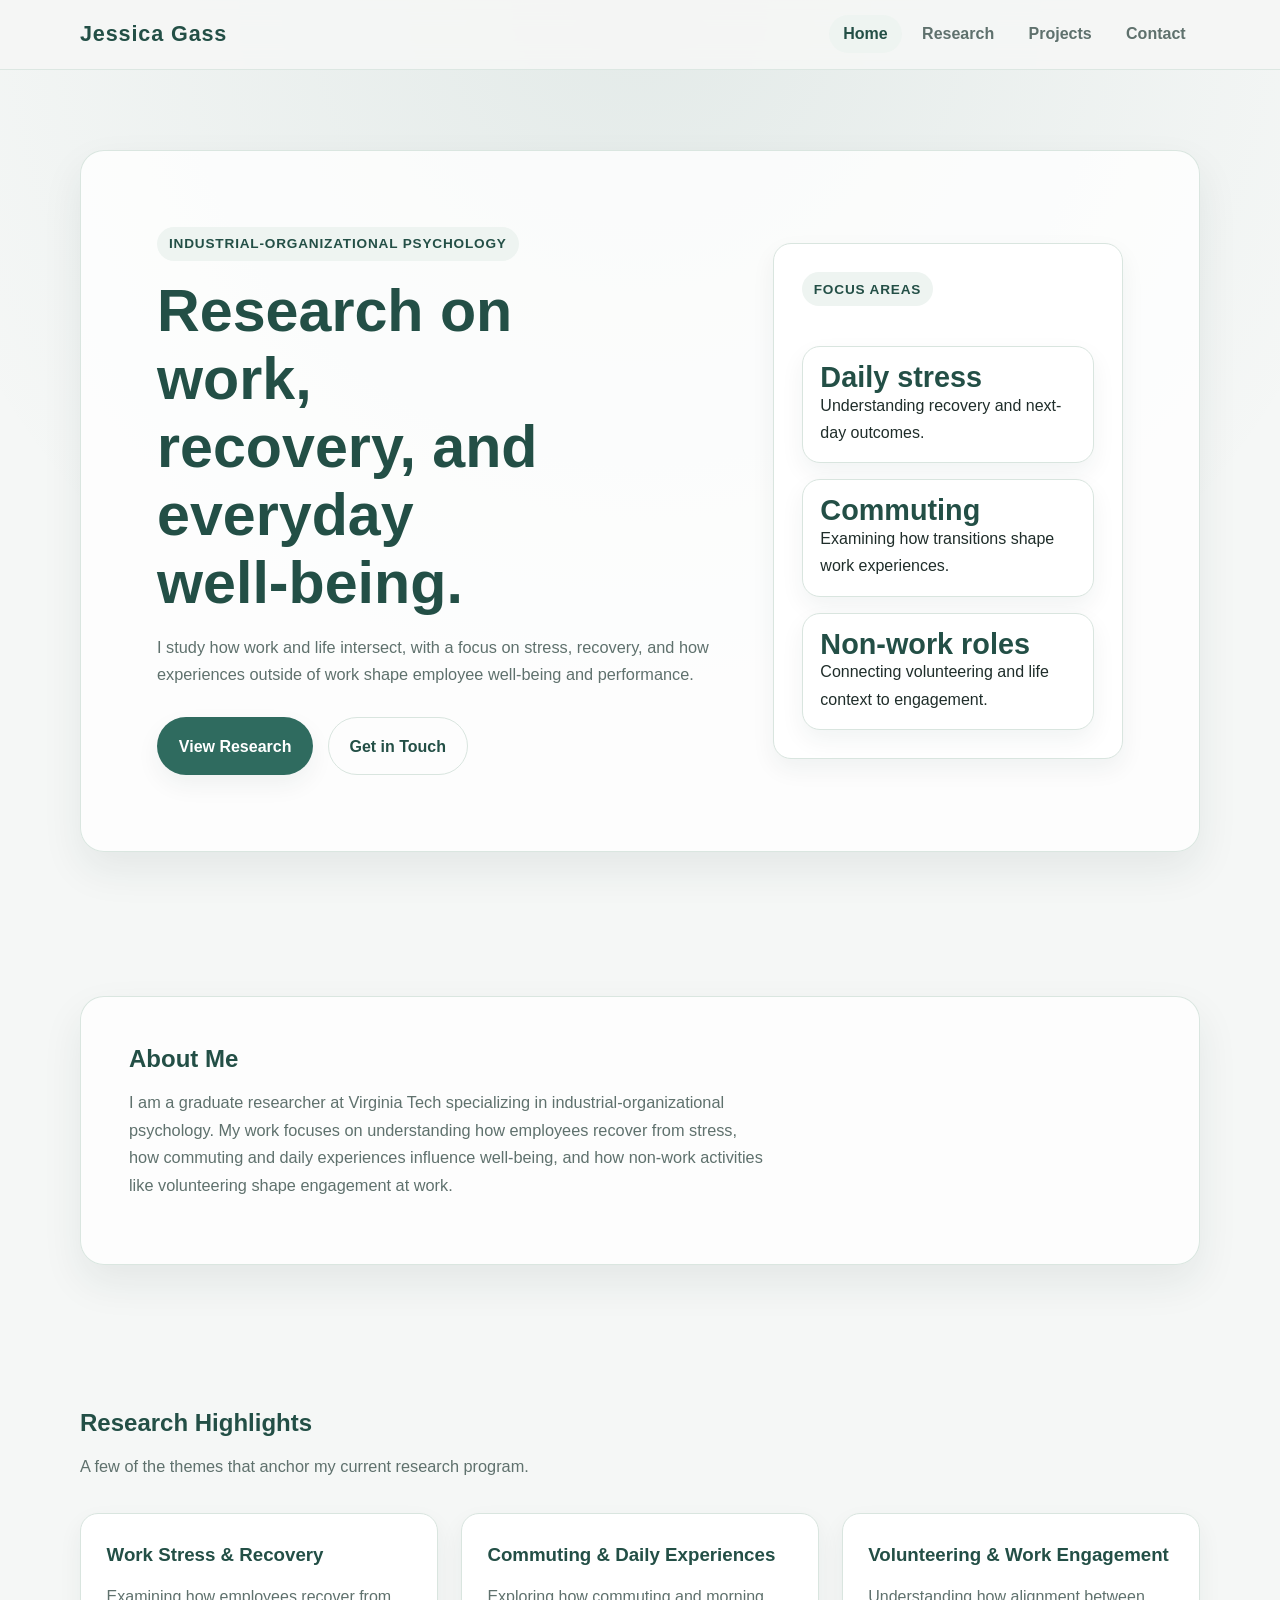
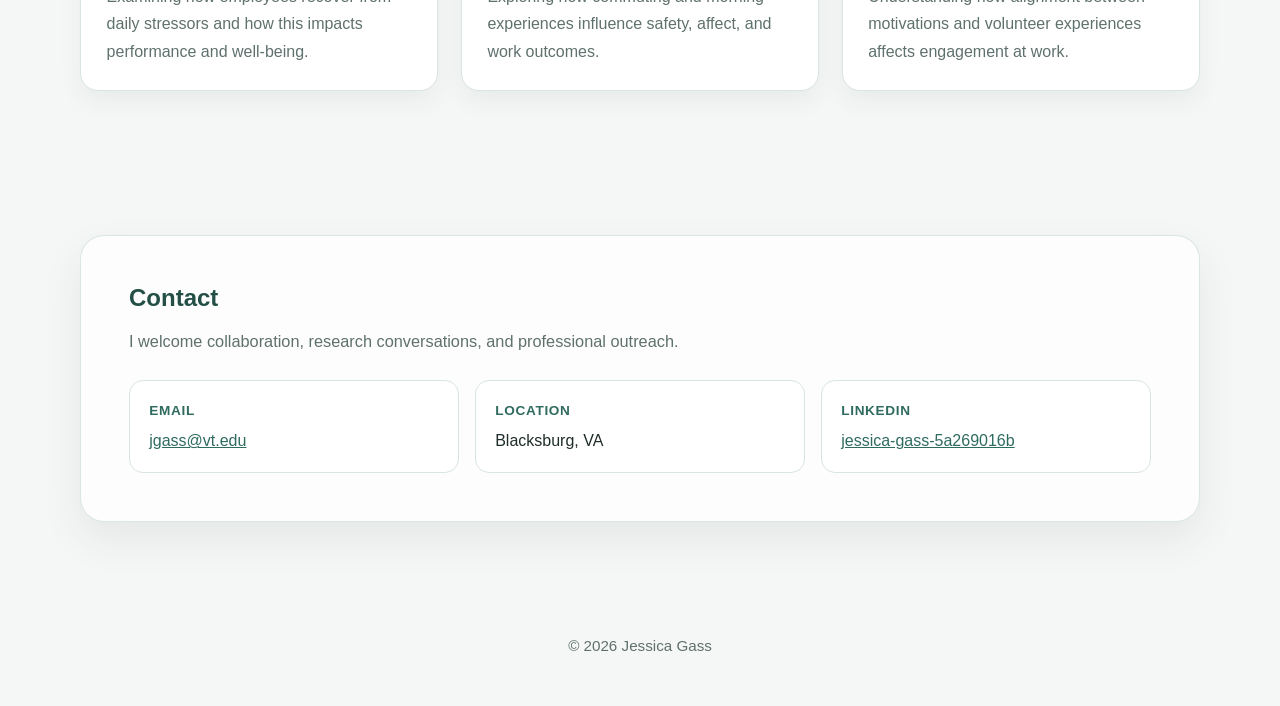
==== commit 43e8f5f6: "Revert "Redesign homepage with academic two-column layout (colors preserved)"" ====
--- a/index.html
+++ b/index.html
@@ -20,136 +20,100 @@
     </nav>
 </header>
 
-<main>
-    <section class="academic-hero">
-        <div class="section-inner">
-            <div class="academic-shell">
-                <aside class="profile-column panel">
-                    <span class="eyebrow">Scholar Profile</span>
-                    <h2>Jessica Gass</h2>
-                    <p class="profile-role">Graduate Researcher in Industrial-Organizational Psychology</p>
-                    <p class="section-copy">
-                        I study how daily work and non-work experiences shape stress, recovery, engagement,
-                        and employee well-being across time.
+<section class="hero">
+    <div class="section-inner">
+        <div class="hero-panel">
+            <div class="hero-grid">
+                <div class="hero-text">
+                    <span class="eyebrow">Industrial-Organizational Psychology</span>
+                    <h2>Research on work, recovery, and everyday well-being.</h2>
+                    <p>
+                        I study how work and life intersect, with a focus on stress, recovery,
+                        and how experiences outside of work shape employee well-being and performance.
                     </p>
-                    <dl class="profile-metadata">
-                        <div>
-                            <dt>Affiliation</dt>
-                            <dd>Virginia Tech</dd>
+                    <div class="hero-actions">
+                        <a href="research.html" class="button">View Research</a>
+                        <a href="#contact" class="button-secondary">Get in Touch</a>
+                    </div>
+                </div>
+                <aside class="hero-card">
+                    <span class="eyebrow">Focus Areas</span>
+                    <div class="stat-list">
+                        <div class="stat-card">
+                            <strong>Daily stress</strong>
+                            <span>Understanding recovery and next-day outcomes.</span>
                         </div>
-                        <div>
-                            <dt>Research Topics</dt>
-                            <dd>Recovery, commuting, volunteering, daily stress</dd>
+                        <div class="stat-card">
+                            <strong>Commuting</strong>
+                            <span>Examining how transitions shape work experiences.</span>
                         </div>
-                        <div>
-                            <dt>Methods</dt>
-                            <dd>Daily diary and experience sampling designs</dd>
+                        <div class="stat-card">
+                            <strong>Non-work roles</strong>
+                            <span>Connecting volunteering and life context to engagement.</span>
                         </div>
-                    </dl>
-                    <div class="hero-actions">
-                        <a href="research.html" class="button">Explore Research</a>
-                        <a href="#contact" class="button-secondary">Contact</a>
                     </div>
                 </aside>
+            </div>
+        </div>
+    </div>
+</section>
 
-                <div class="content-column">
-                    <section class="statement-panel panel">
-                        <span class="eyebrow">Research Statement</span>
-                        <h2>A redesigned academic homepage centered on research themes, methods, and collaboration.</h2>
-                        <p class="lead">
-                            My work examines how people carry experiences between home and work, how they recover from demands,
-                            and how everyday transitions shape both well-being and performance.
-                        </p>
-                        <div class="statement-grid">
-                            <article>
-                                <h3>Core Question</h3>
-                                <p>How do everyday experiences accumulate to influence employee functioning from one day to the next?</p>
-                            </article>
-                            <article>
-                                <h3>Applied Relevance</h3>
-                                <p>Findings can inform healthier work design, recovery-supportive practices, and more sustainable employee experiences.</p>
-                            </article>
-                        </div>
-                    </section>
+<section class="about">
+    <div class="section-inner">
+        <div class="panel">
+            <h2>About Me</h2>
+            <p class="section-copy">
+                I am a graduate researcher at Virginia Tech specializing in industrial-organizational psychology.
+                My work focuses on understanding how employees recover from stress, how commuting and daily
+                experiences influence well-being, and how non-work activities like volunteering shape engagement at work.
+            </p>
+        </div>
+    </div>
+</section>
 
-                    <section class="academic-sections">
-                        <article class="panel academic-block">
-                            <div class="section-heading">
-                                <span class="section-index">01</span>
-                                <div>
-                                    <h2>Research Agenda</h2>
-                                    <p class="section-copy">Three connected streams organize my current work.</p>
-                                </div>
-                            </div>
-                            <div class="agenda-list">
-                                <div class="agenda-item">
-                                    <h3>Stress, recovery, and next-day functioning</h3>
-                                    <p>Understanding how daily demands affect recovery and subsequent well-being, behavior, and performance.</p>
-                                </div>
-                                <div class="agenda-item">
-                                    <h3>Commuting as a transitional experience</h3>
-                                    <p>Examining the commute as a meaningful bridge between non-work and work domains.</p>
-                                </div>
-                                <div class="agenda-item">
-                                    <h3>Non-work roles and engagement</h3>
-                                    <p>Exploring how volunteering and other roles outside work contribute to energy, meaning, and involvement at work.</p>
-                                </div>
-                            </div>
-                        </article>
+<section class="highlights">
+    <div class="section-inner">
+        <h2>Research Highlights</h2>
+        <p class="lead">A few of the themes that anchor my current research program.</p>
+        <div class="cards">
+            <div class="card">
+                <h3>Work Stress &amp; Recovery</h3>
+                <p>Examining how employees recover from daily stressors and how this impacts performance and well-being.</p>
+            </div>
+            <div class="card">
+                <h3>Commuting &amp; Daily Experiences</h3>
+                <p>Exploring how commuting and morning experiences influence safety, affect, and work outcomes.</p>
+            </div>
+            <div class="card">
+                <h3>Volunteering &amp; Work Engagement</h3>
+                <p>Understanding how alignment between motivations and volunteer experiences affects engagement at work.</p>
+            </div>
+        </div>
+    </div>
+</section>
 
-                        <article class="panel academic-block">
-                            <div class="section-heading">
-                                <span class="section-index">02</span>
-                                <div>
-                                    <h2>Approach</h2>
-                                    <p class="section-copy">My research emphasizes within-person processes and practical implications.</p>
-                                </div>
-                            </div>
-                            <div class="approach-grid">
-                                <div class="approach-card">
-                                    <h3>Daily methods</h3>
-                                    <p>I use diary and experience sampling approaches to capture fluctuations in employee experiences across days.</p>
-                                </div>
-                                <div class="approach-card">
-                                    <h3>Context-sensitive theory</h3>
-                                    <p>I examine how work and non-work contexts jointly shape affect, recovery, and performance-related outcomes.</p>
-                                </div>
-                                <div class="approach-card">
-                                    <h3>Practice-oriented questions</h3>
-                                    <p>Projects are motivated by questions that matter for healthier routines, transitions, and employee support systems.</p>
-                                </div>
-                            </div>
-                        </article>
-
-                        <article class="panel academic-block contact-preview" id="contact">
-                            <div class="section-heading">
-                                <span class="section-index">03</span>
-                                <div>
-                                    <h2>Contact &amp; Collaboration</h2>
-                                    <p class="section-copy">I welcome collaboration, research conversations, and professional outreach.</p>
-                                </div>
-                            </div>
-                            <div class="contact-grid">
-                                <div class="contact-item">
-                                    <span>Email</span>
-                                    <a href="mailto:jgass@vt.edu">jgass@vt.edu</a>
-                                </div>
-                                <div class="contact-item">
-                                    <span>Location</span>
-                                    Blacksburg, VA
-                                </div>
-                                <div class="contact-item">
-                                    <span>LinkedIn</span>
-                                    <a href="https://www.linkedin.com/in/jessica-gass-5a269016b/" target="_blank" rel="noopener noreferrer">jessica-gass-5a269016b</a>
-                                </div>
-                            </div>
-                        </article>
-                    </section>
+<section class="contact" id="contact">
+    <div class="section-inner">
+        <div class="panel">
+            <h2>Contact</h2>
+            <p class="lead">I welcome collaboration, research conversations, and professional outreach.</p>
+            <div class="contact-grid">
+                <div class="contact-item">
+                    <span>Email</span>
+                    <a href="mailto:jgass@vt.edu">jgass@vt.edu</a>
+                </div>
+                <div class="contact-item">
+                    <span>Location</span>
+                    Blacksburg, VA
+                </div>
+                <div class="contact-item">
+                    <span>LinkedIn</span>
+                    <a href="https://www.linkedin.com/in/jessica-gass-5a269016b/" target="_blank" rel="noopener noreferrer">jessica-gass-5a269016b</a>
                 </div>
             </div>
         </div>
-    </section>
-</main>
+    </div>
+</section>
 
 <footer>
     <div class="footer-inner">
--- a/styles.css
+++ b/styles.css
@@ -410,149 +410,3 @@
     padding: 0.55rem 0.75rem;
   }
 }
-
-.academic-hero {
-  padding: 3.5rem 0 5rem;
-}
-
-.academic-shell {
-  display: grid;
-  grid-template-columns: minmax(260px, 320px) minmax(0, 1fr);
-  gap: 1.75rem;
-  align-items: start;
-}
-
-.profile-column,
-.statement-panel,
-.academic-block {
-  padding: clamp(1.75rem, 3vw, 2.5rem);
-}
-
-.profile-column {
-  position: sticky;
-  top: 6.5rem;
-}
-
-.profile-column h2 {
-  margin-bottom: 0.35rem;
-}
-
-.profile-role {
-  margin: 0 0 1.25rem;
-  color: var(--primary);
-  font-weight: 600;
-}
-
-.profile-metadata {
-  display: grid;
-  gap: 1rem;
-  margin: 1.75rem 0 0;
-}
-
-.profile-metadata div {
-  padding-top: 0.9rem;
-  border-top: 1px solid var(--border);
-}
-
-.profile-metadata dt {
-  margin-bottom: 0.25rem;
-  color: var(--primary-dark);
-  font-size: 0.82rem;
-  font-weight: 700;
-  letter-spacing: 0.06em;
-  text-transform: uppercase;
-}
-
-.profile-metadata dd {
-  margin: 0;
-  color: var(--muted);
-}
-
-.content-column {
-  display: grid;
-  gap: 1.75rem;
-}
-
-.statement-grid,
-.approach-grid {
-  display: grid;
-  gap: 1rem;
-  margin-top: 1.75rem;
-}
-
-.statement-grid {
-  grid-template-columns: repeat(2, minmax(0, 1fr));
-}
-
-.statement-grid article,
-.approach-card,
-.agenda-item {
-  padding: 1.15rem 1.2rem;
-  border: 1px solid var(--border);
-  border-radius: 16px;
-  background: var(--surface-alt);
-}
-
-.statement-grid h3,
-.approach-card h3,
-.agenda-item h3 {
-  margin: 0 0 0.5rem;
-  color: var(--primary-dark);
-}
-
-.statement-grid p,
-.approach-card p,
-.agenda-item p {
-  margin: 0;
-  color: var(--muted);
-}
-
-.academic-sections {
-  display: grid;
-  gap: 1.5rem;
-}
-
-.section-heading {
-  display: grid;
-  grid-template-columns: auto 1fr;
-  gap: 1rem;
-  align-items: start;
-  margin-bottom: 1.5rem;
-}
-
-.section-index {
-  display: inline-flex;
-  align-items: center;
-  justify-content: center;
-  min-width: 3rem;
-  padding: 0.45rem 0.7rem;
-  border-radius: 999px;
-  background: var(--surface-alt);
-  color: var(--primary-dark);
-  font-weight: 700;
-}
-
-.agenda-list {
-  display: grid;
-  gap: 1rem;
-}
-
-.approach-grid {
-  grid-template-columns: repeat(3, minmax(0, 1fr));
-}
-
-.contact-preview {
-  scroll-margin-top: 7rem;
-}
-
-@media (max-width: 980px) {
-  .academic-shell,
-  .statement-grid,
-  .approach-grid {
-    grid-template-columns: 1fr;
-  }
-
-  .profile-column {
-    position: static;
-  }
-}
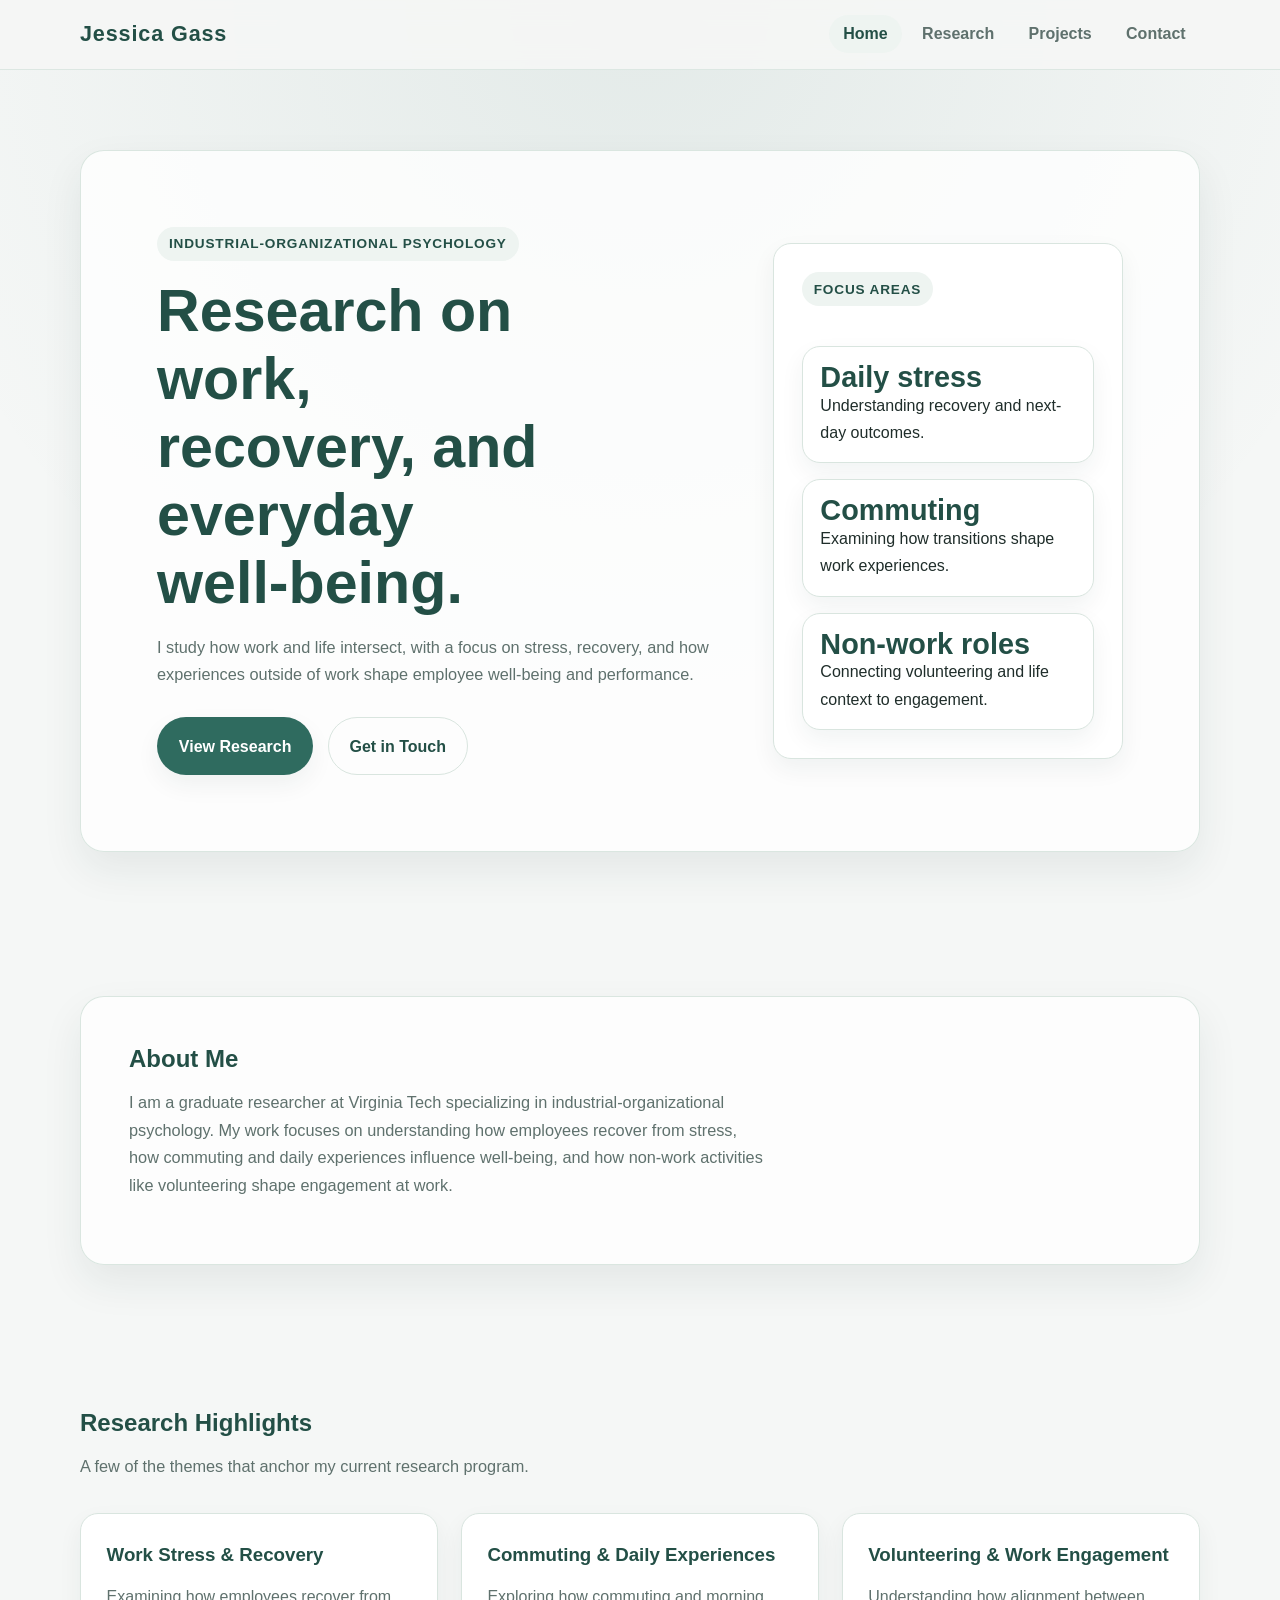
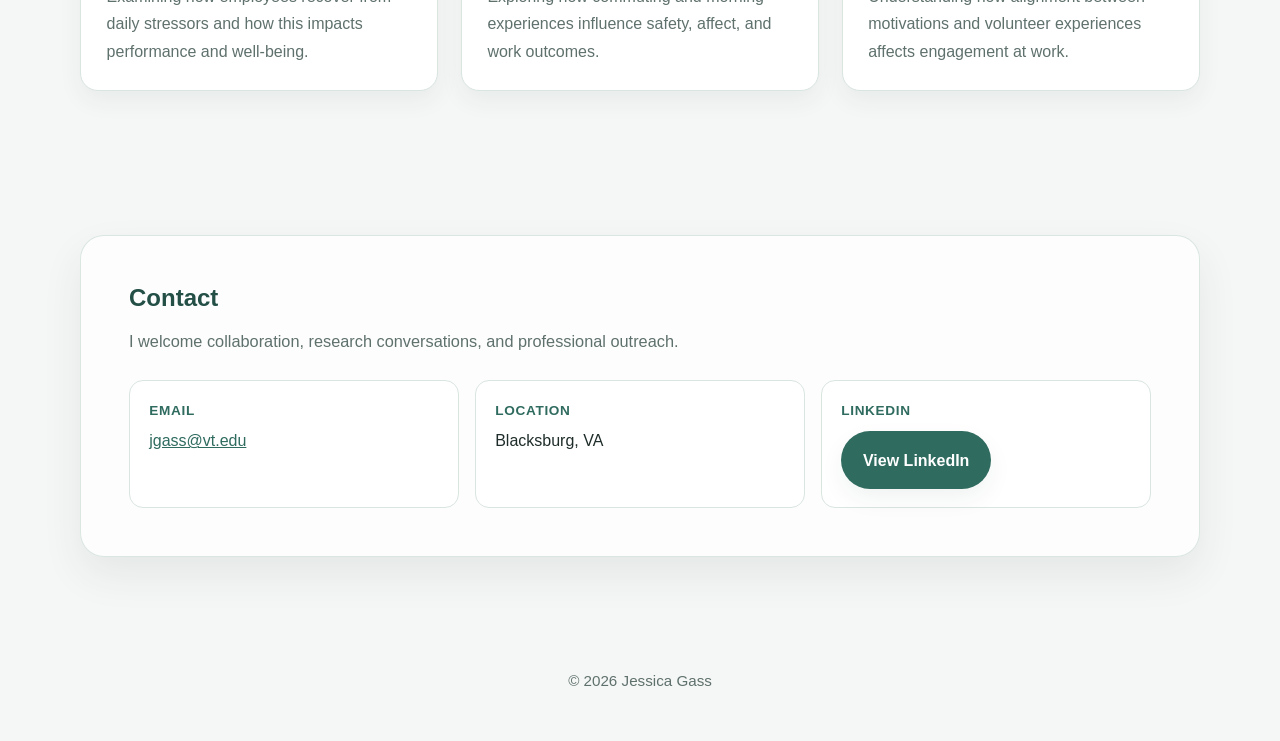
==== commit 82947bb4: "Add scheduler reset action" ====
--- a/index.html
+++ b/index.html
@@ -108,7 +108,7 @@
                 </div>
                 <div class="contact-item">
                     <span>LinkedIn</span>
-                    <a href="https://www.linkedin.com/in/jessica-gass-5a269016b/" target="_blank" rel="noopener noreferrer">jessica-gass-5a269016b</a>
+                    <a href="https://www.linkedin.com/in/jessica-gass-5a269016b/" target="_blank" rel="noopener noreferrer" class="button linkedin-button">View LinkedIn</a>
                 </div>
             </div>
         </div>
--- a/styles.css
+++ b/styles.css
@@ -364,6 +364,10 @@
   color: var(--primary);
 }
 
+.linkedin-button {
+  margin-top: 0.25rem;
+}
+
 footer {
   padding: 1.5rem 0 2rem;
 }
@@ -410,3 +414,177 @@
     padding: 0.55rem 0.75rem;
   }
 }
+
+.project-showcase {
+  align-items: stretch;
+  grid-template-columns: minmax(0, 1fr);
+}
+
+.feature-list {
+  margin-top: 1rem;
+}
+
+.scheduler-section {
+  padding-top: 0;
+}
+
+.scheduler-panel {
+  padding: clamp(2rem, 4vw, 3rem);
+}
+
+.scheduler-header {
+  margin-bottom: 1.75rem;
+}
+
+.scheduler-form {
+  display: grid;
+  grid-template-columns: repeat(auto-fit, minmax(200px, 1fr));
+  gap: 1rem;
+}
+
+.scheduler-form label {
+  display: grid;
+  gap: 0.45rem;
+  color: var(--primary-dark);
+  font-weight: 600;
+}
+
+.scheduler-form input {
+  width: 100%;
+  padding: 0.85rem 1rem;
+  border: 1px solid var(--border);
+  border-radius: 14px;
+  background: var(--surface);
+  color: var(--text);
+  font: inherit;
+}
+
+.scheduler-form input:focus {
+  outline: 2px solid rgba(47, 107, 95, 0.18);
+  border-color: var(--primary);
+}
+
+.scheduler-form-full {
+  grid-column: 1 / -1;
+}
+
+.scheduler-status {
+  margin-top: 1.5rem;
+  color: var(--muted);
+  font-weight: 600;
+}
+
+.scheduler-calendar {
+  margin-top: 1.5rem;
+}
+
+.schedule-day {
+  min-height: 220px;
+}
+
+.schedule-day-title {
+  display: block;
+  margin-bottom: 0.6rem;
+}
+
+.schedule-day-hours {
+  margin: -0.3rem 0 0.9rem;
+  color: var(--muted);
+  font-size: 0.95rem;
+  font-weight: 600;
+}
+
+.task-pill {
+  width: 100%;
+  margin-top: 0.65rem;
+  padding: 0.8rem 0.9rem;
+  border: 0;
+  border-radius: 12px;
+  background: var(--primary);
+  color: #fff;
+  text-align: left;
+  font: inherit;
+  cursor: pointer;
+  box-shadow: var(--shadow-soft);
+  transition: background-color 0.2s ease, transform 0.2s ease;
+}
+
+.task-pill:hover,
+.task-pill:focus-visible {
+  background: var(--primary-dark);
+  transform: translateY(-1px);
+}
+
+.task-pill.completed {
+  background: #5f716d;
+  text-decoration: line-through;
+}
+
+.schedule-empty {
+  color: var(--muted);
+  font-style: italic;
+}
+
+@media (max-width: 560px) {
+  .schedule-day {
+    min-height: 0;
+  }
+}
+
+.scheduler-legend {
+  display: flex;
+  flex-wrap: wrap;
+  gap: 0.75rem 1.25rem;
+  margin-top: 1.25rem;
+  padding: 1rem 1.1rem;
+  border: 1px solid var(--border);
+  border-radius: 14px;
+  background: var(--surface-alt);
+  color: var(--muted);
+}
+
+.scheduler-legend strong {
+  color: var(--primary-dark);
+}
+
+.schedule-notes {
+  margin: 0 0 1rem;
+  padding-left: 1.2rem;
+  color: var(--muted);
+  display: grid;
+  gap: 0.35rem;
+}
+
+.schedule-notes li {
+  margin: 0;
+}
+
+
+.scheduler-settings {
+  margin-bottom: 1.5rem;
+  padding: 1.25rem;
+  border: 1px solid var(--border);
+  border-radius: var(--radius);
+  background: var(--surface-alt);
+}
+
+.scheduler-settings h3 {
+  margin: 0;
+  color: var(--primary-dark);
+}
+
+.scheduler-settings-copy {
+  margin: 0.35rem 0 1rem;
+  color: var(--muted);
+}
+
+.scheduler-settings-form {
+  margin-top: 1rem;
+}
+
+.schedule-actions {
+  display: flex;
+  flex-wrap: wrap;
+  gap: 0.9rem;
+  margin-top: 1.5rem;
+}
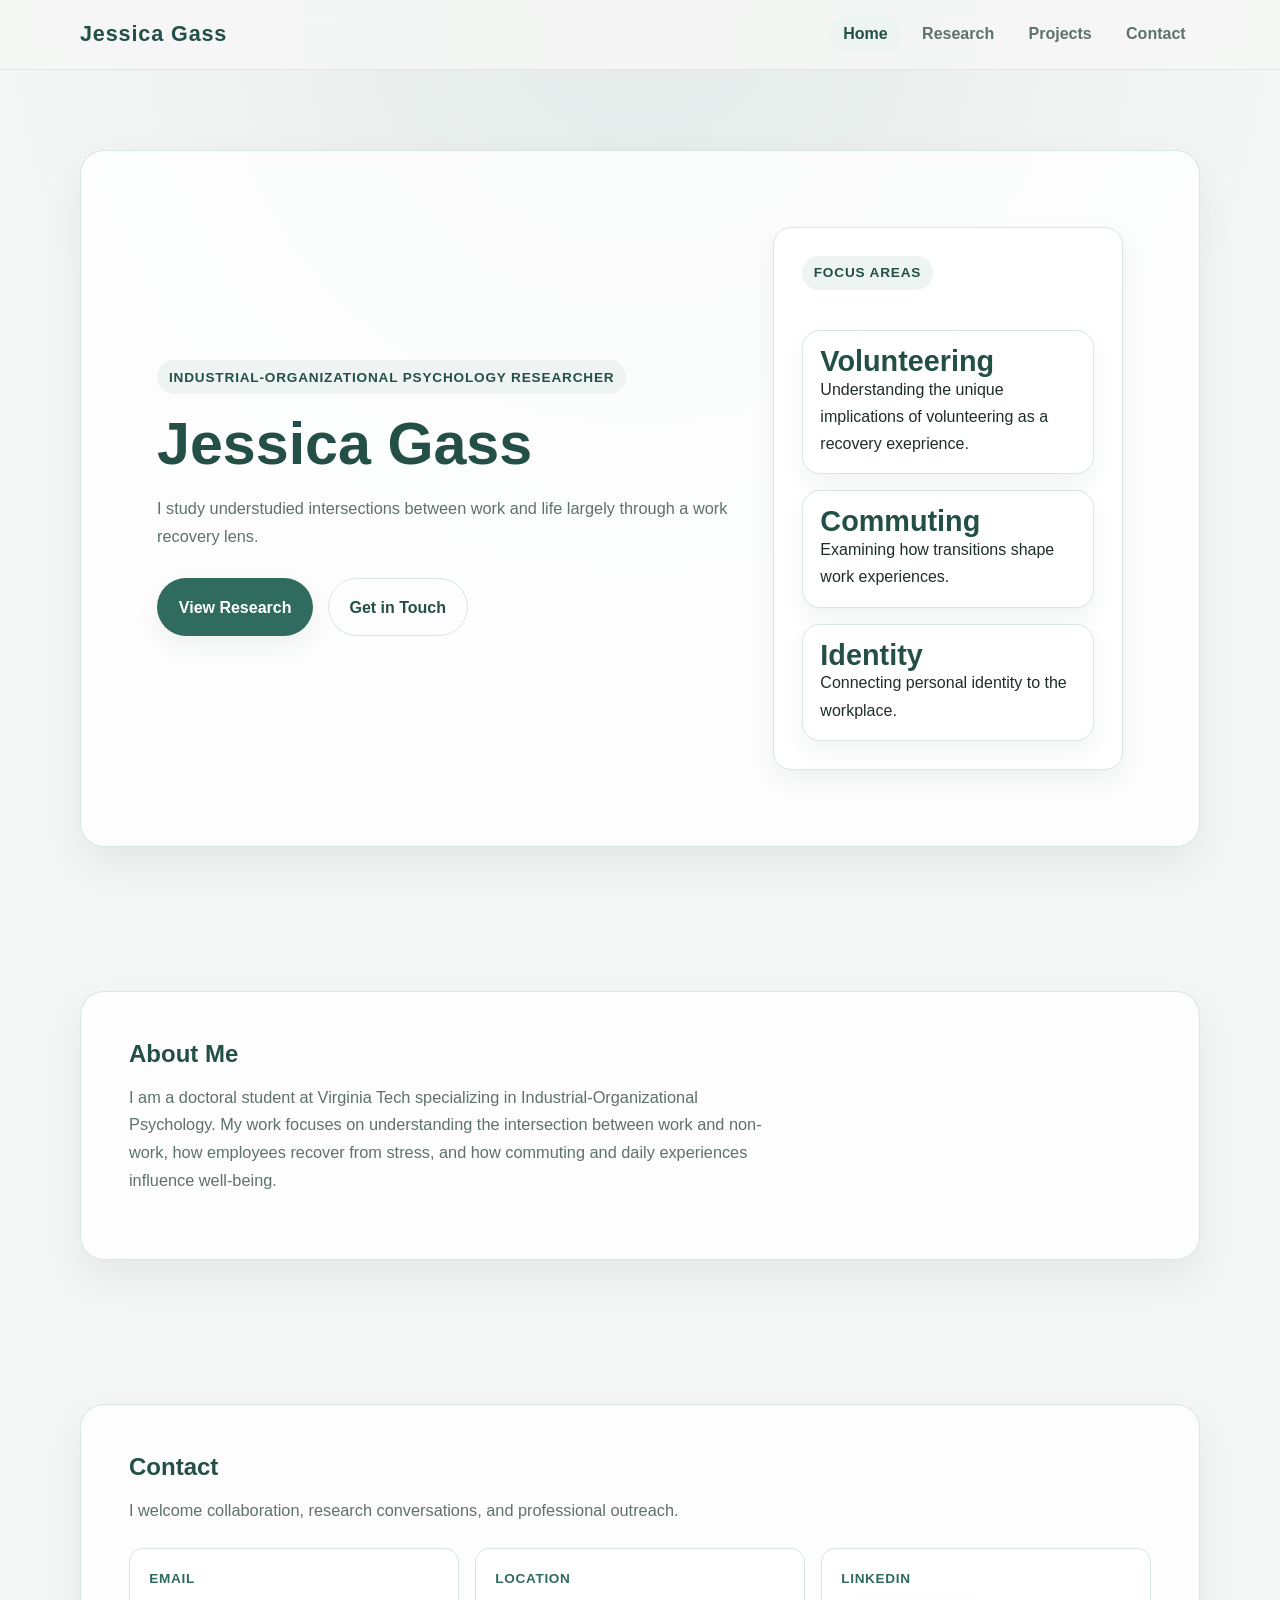
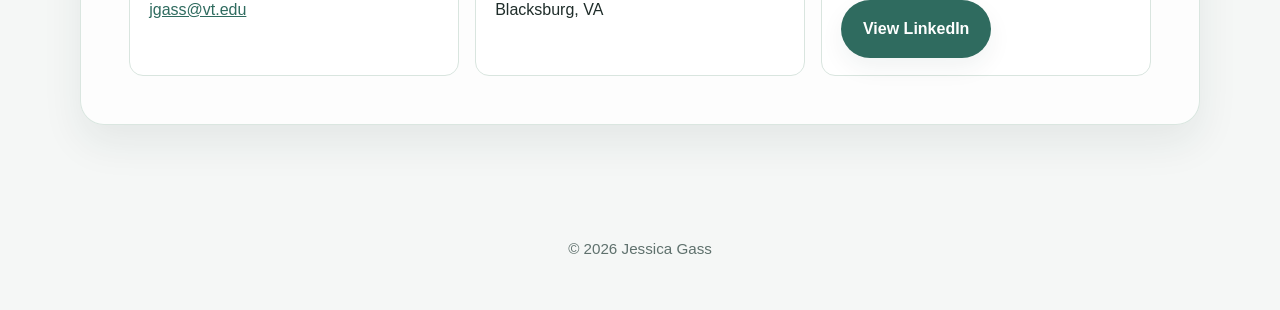
==== commit 88d99126: "Update index.html" ====
--- a/index.html
+++ b/index.html
@@ -25,11 +25,10 @@
         <div class="hero-panel">
             <div class="hero-grid">
                 <div class="hero-text">
-                    <span class="eyebrow">Industrial-Organizational Psychology</span>
-                    <h2>Research on work, recovery, and everyday well-being.</h2>
+                    <span class="eyebrow">Industrial-Organizational Psychology Researcher</span>
+                    <h2>Jessica Gass</h2>
                     <p>
-                        I study how work and life intersect, with a focus on stress, recovery,
-                        and how experiences outside of work shape employee well-being and performance.
+                        I study understudied intersections between work and life largely through a work recovery lens.
                     </p>
                     <div class="hero-actions">
                         <a href="research.html" class="button">View Research</a>
@@ -40,16 +39,16 @@
                     <span class="eyebrow">Focus Areas</span>
                     <div class="stat-list">
                         <div class="stat-card">
-                            <strong>Daily stress</strong>
-                            <span>Understanding recovery and next-day outcomes.</span>
+                            <strong>Volunteering</strong>
+                            <span>Understanding the unique implications of volunteering as a recovery exeprience.</span>
                         </div>
                         <div class="stat-card">
                             <strong>Commuting</strong>
                             <span>Examining how transitions shape work experiences.</span>
                         </div>
                         <div class="stat-card">
-                            <strong>Non-work roles</strong>
-                            <span>Connecting volunteering and life context to engagement.</span>
+                            <strong>Identity</strong>
+                            <span>Connecting personal identity to the workplace.</span>
                         </div>
                     </div>
                 </aside>
@@ -63,31 +62,10 @@
         <div class="panel">
             <h2>About Me</h2>
             <p class="section-copy">
-                I am a graduate researcher at Virginia Tech specializing in industrial-organizational psychology.
-                My work focuses on understanding how employees recover from stress, how commuting and daily
-                experiences influence well-being, and how non-work activities like volunteering shape engagement at work.
+                I am a doctoral student at Virginia Tech specializing in Industrial-Organizational Psychology.
+                My work focuses on understanding the intersection between work and non-work, how employees recover from stress, and how commuting and daily
+                experiences influence well-being.
             </p>
-        </div>
-    </div>
-</section>
-
-<section class="highlights">
-    <div class="section-inner">
-        <h2>Research Highlights</h2>
-        <p class="lead">A few of the themes that anchor my current research program.</p>
-        <div class="cards">
-            <div class="card">
-                <h3>Work Stress &amp; Recovery</h3>
-                <p>Examining how employees recover from daily stressors and how this impacts performance and well-being.</p>
-            </div>
-            <div class="card">
-                <h3>Commuting &amp; Daily Experiences</h3>
-                <p>Exploring how commuting and morning experiences influence safety, affect, and work outcomes.</p>
-            </div>
-            <div class="card">
-                <h3>Volunteering &amp; Work Engagement</h3>
-                <p>Understanding how alignment between motivations and volunteer experiences affects engagement at work.</p>
-            </div>
         </div>
     </div>
 </section>
--- a/styles.css
+++ b/styles.css
@@ -420,6 +420,67 @@
   grid-template-columns: minmax(0, 1fr);
 }
 
+.project-card {
+  padding: 0;
+  overflow: hidden;
+}
+
+.project-card-summary {
+  display: flex;
+  align-items: flex-start;
+  justify-content: space-between;
+  gap: 1rem;
+  padding: 1.6rem;
+  cursor: pointer;
+  list-style: none;
+}
+
+.project-card-summary::-webkit-details-marker {
+  display: none;
+}
+
+.project-card-summary p {
+  max-width: 60ch;
+}
+
+.project-card-toggle {
+  display: inline-flex;
+  align-items: center;
+  gap: 0.45rem;
+  white-space: nowrap;
+  color: var(--primary-dark);
+  font-weight: 700;
+}
+
+.project-card-toggle::after {
+  content: "+";
+  font-size: 1.2rem;
+  line-height: 1;
+}
+
+.project-card[open] .project-card-toggle::after {
+  content: "−";
+}
+
+.project-card[open] .project-card-toggle {
+  color: var(--primary);
+}
+
+.project-card-body {
+  padding: 0 1.6rem 1.6rem;
+  border-top: 1px solid var(--border);
+}
+
+@media (max-width: 560px) {
+  .project-card-summary {
+    flex-direction: column;
+  }
+
+  .project-card-toggle {
+    white-space: normal;
+  }
+}
+
 .feature-list {
   margin-top: 1rem;
 }
@@ -428,8 +489,21 @@
   padding-top: 0;
 }
 
+.scheduler-card {
+  margin-top: 0;
+}
+
+.scheduler-card-body {
+  padding: 0;
+  border-top: 1px solid var(--border);
+}
+
 .scheduler-panel {
   padding: clamp(2rem, 4vw, 3rem);
+  border: 0;
+  border-radius: 0;
+  box-shadow: none;
+  background: transparent;
 }
 
 .scheduler-header {
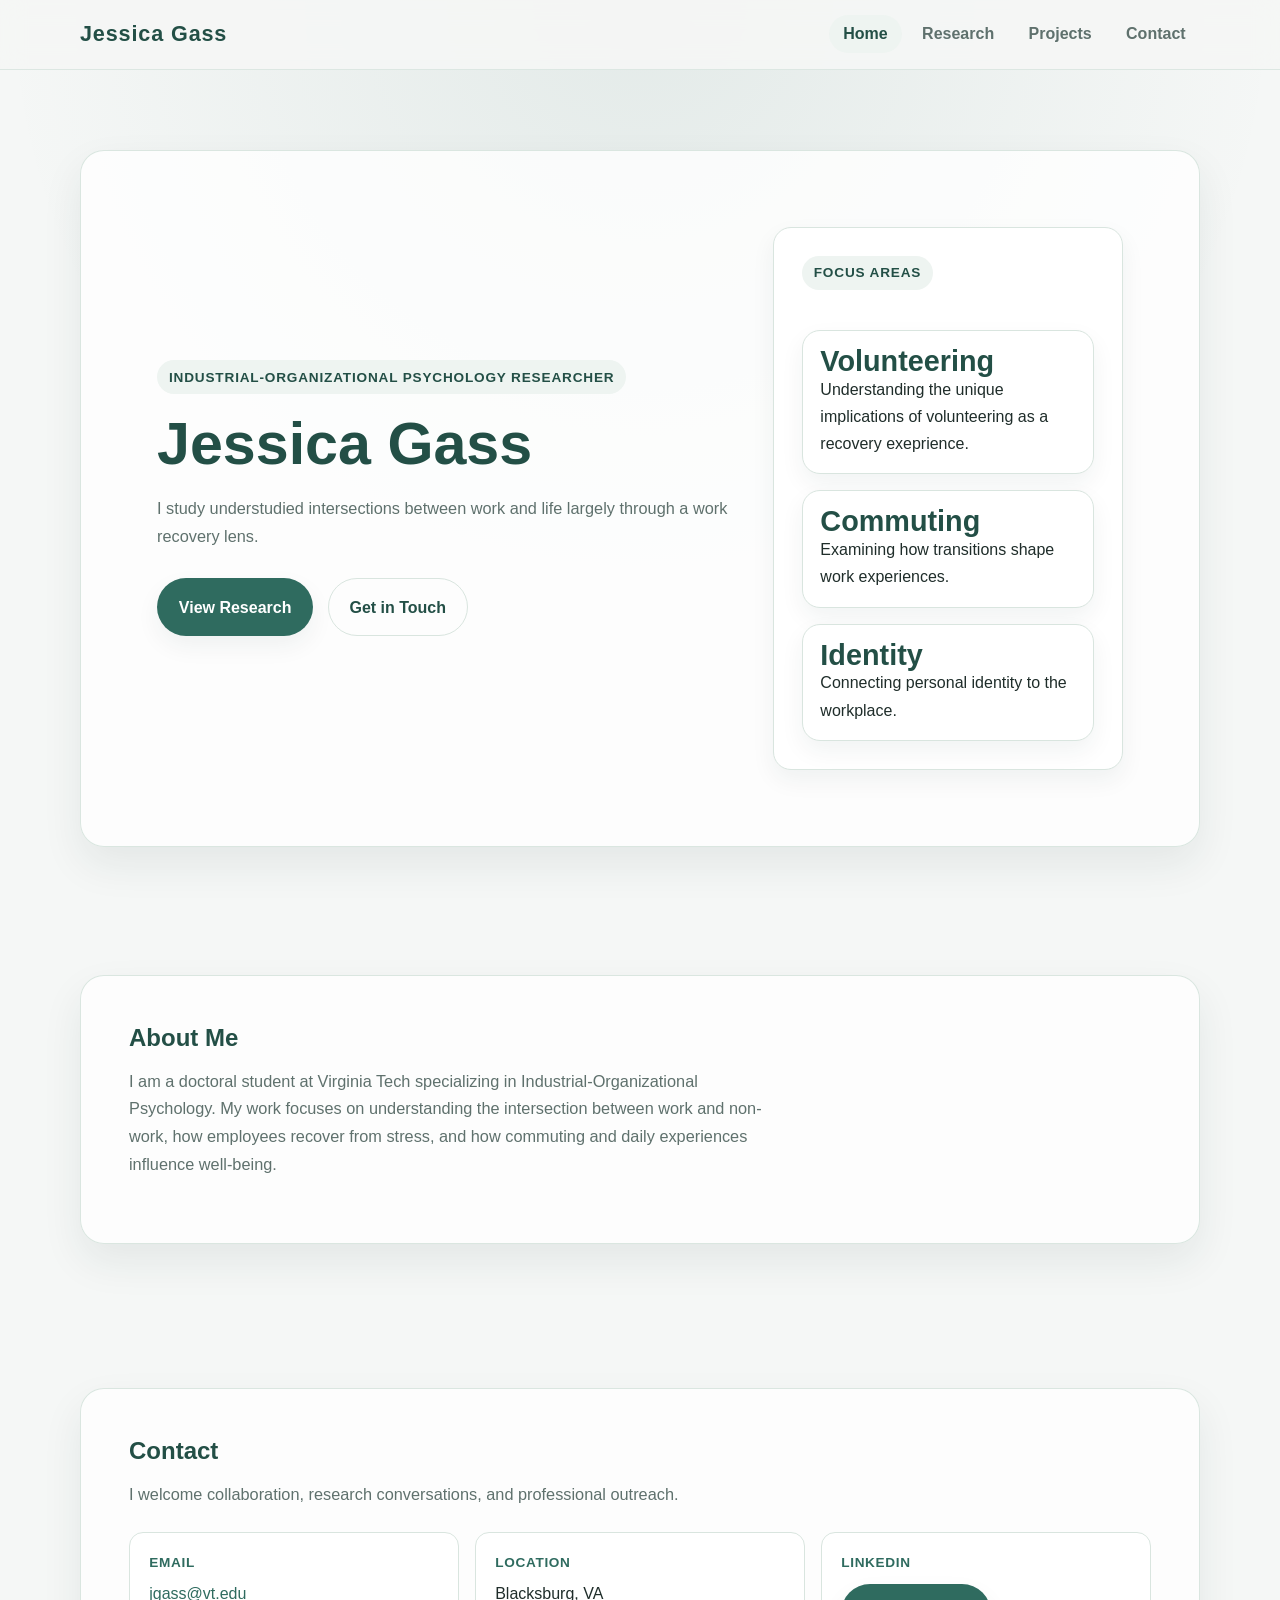
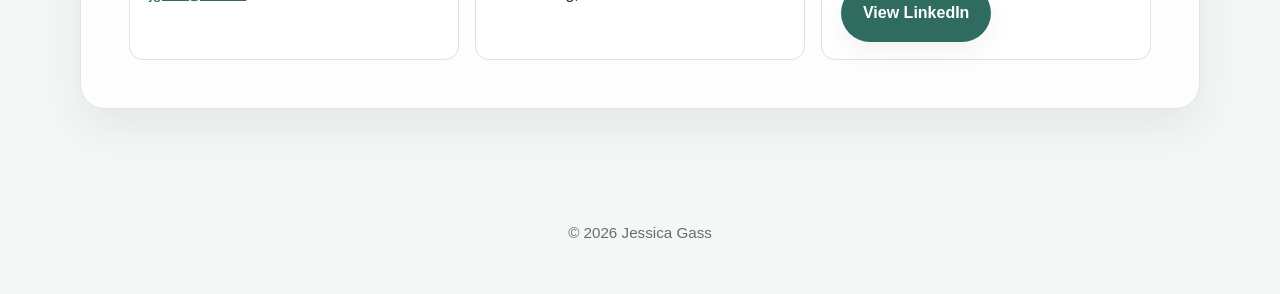
==== commit 98bec1cd: "Adjust page intro spacing and research contact" ====
--- a/index.html
+++ b/index.html
@@ -57,7 +57,7 @@
     </div>
 </section>
 
-<section class="about">
+<section class="about tight-follow">
     <div class="section-inner">
         <div class="panel">
             <h2>About Me</h2>
--- a/styles.css
+++ b/styles.css
@@ -162,6 +162,18 @@
   font-size: 1.02rem;
 }
 
+.page-hero h2 {
+  max-width: 18ch;
+}
+
+.page-hero p {
+  max-width: 78ch;
+}
+
+.tight-follow {
+  padding-top: 3.5rem;
+}
+
 .hero-actions,
 .inline-actions {
   display: flex;
